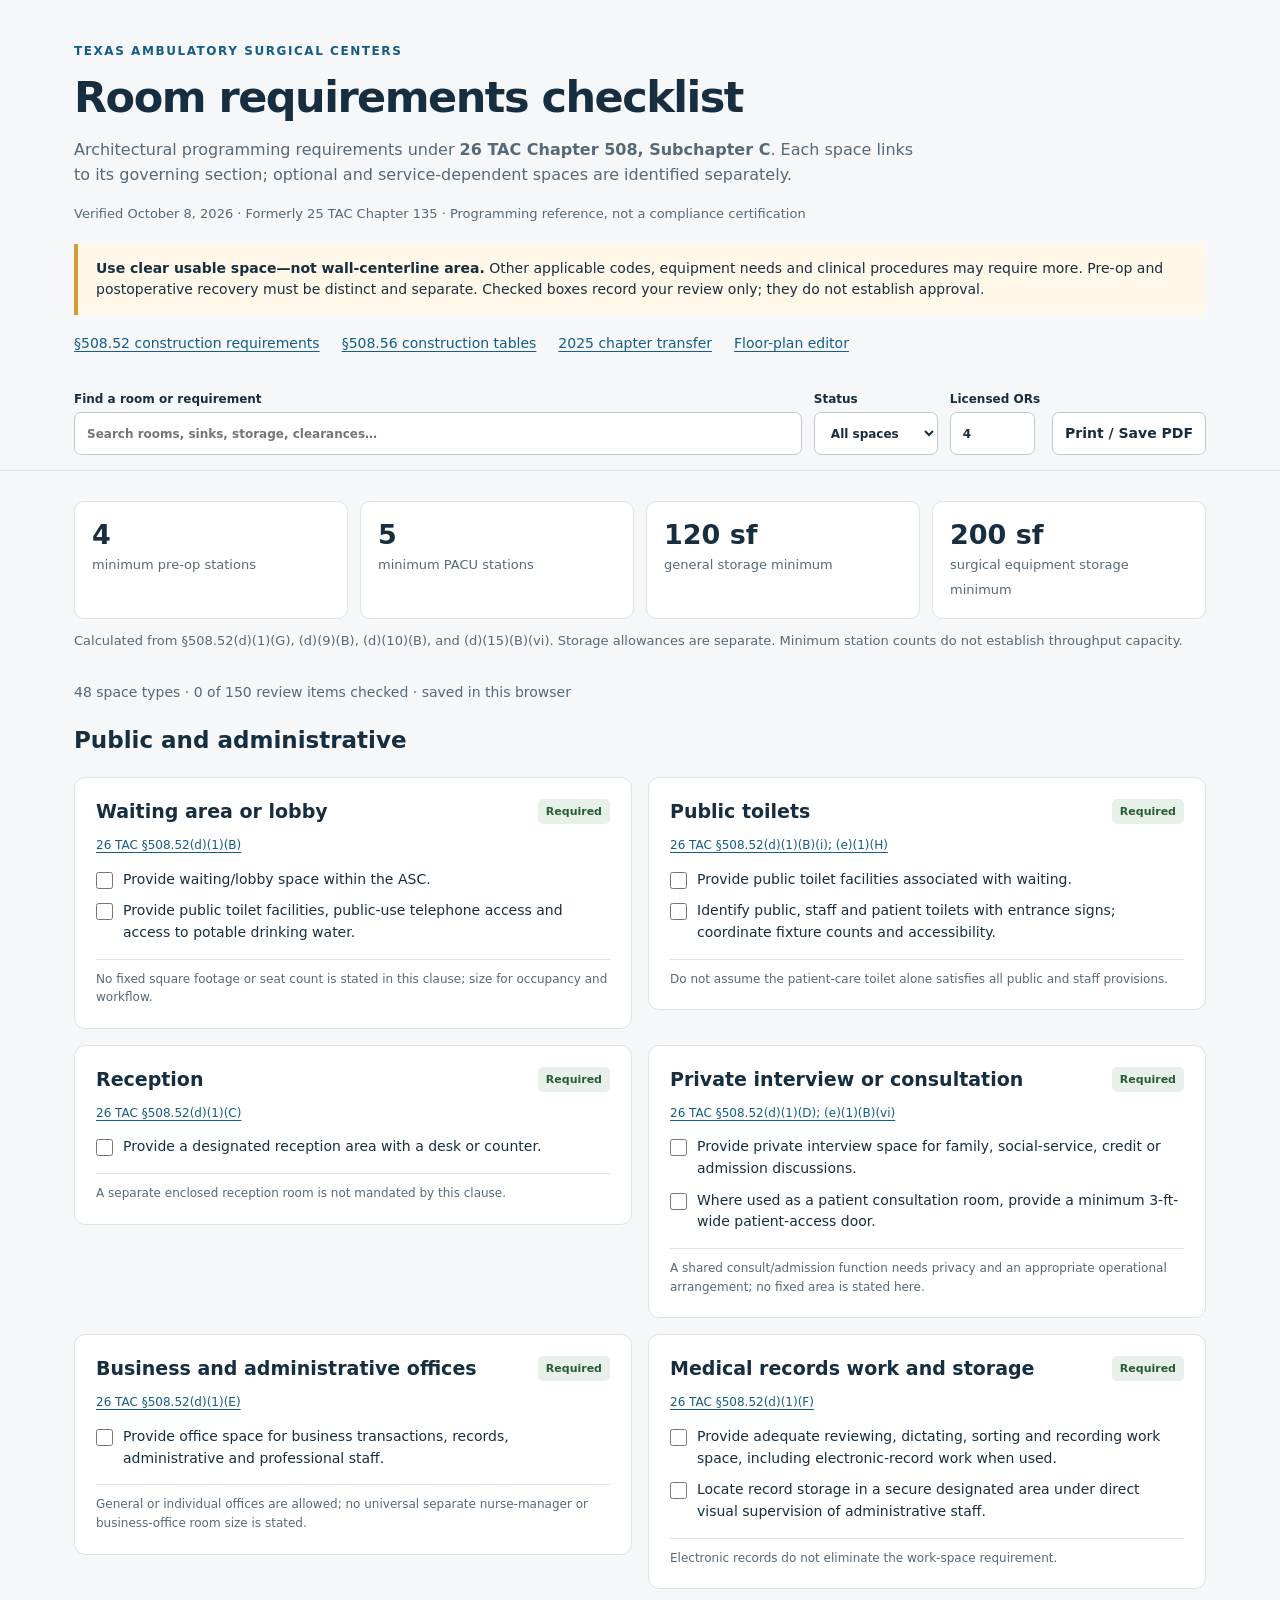
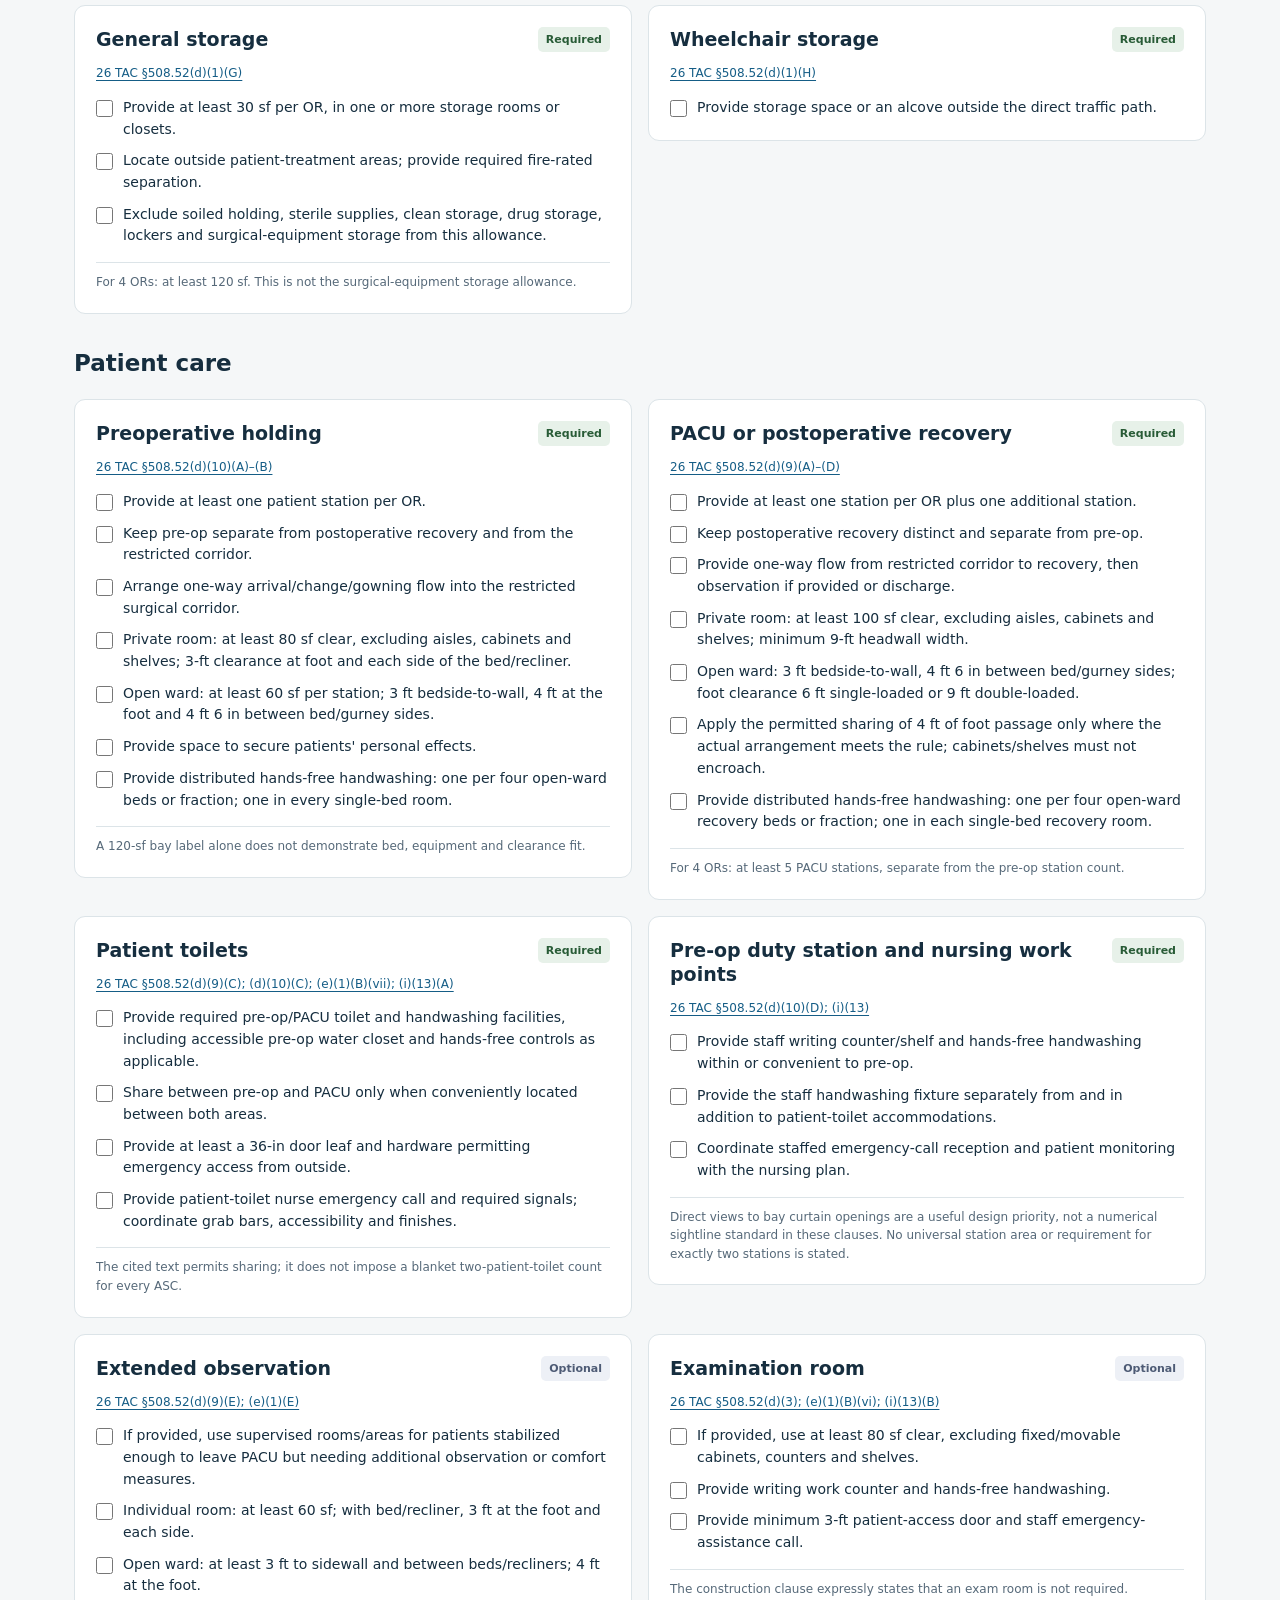
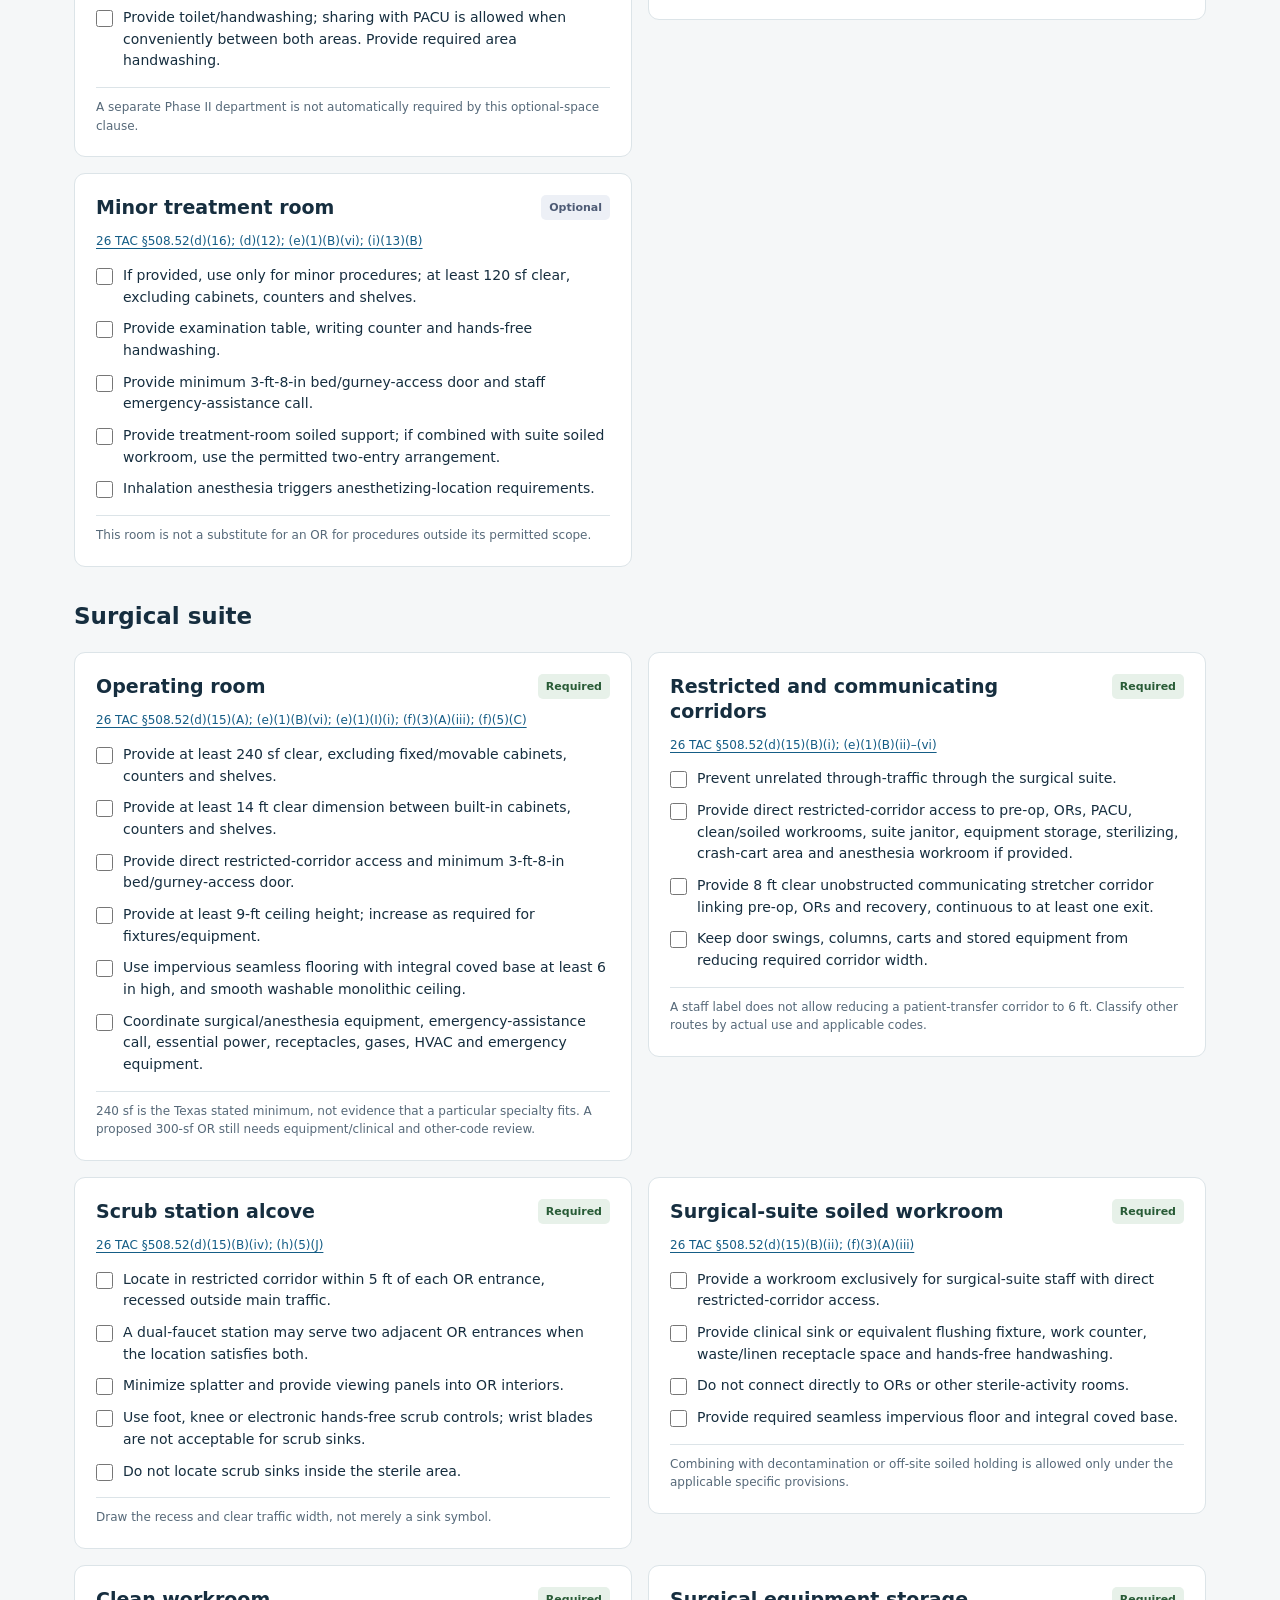
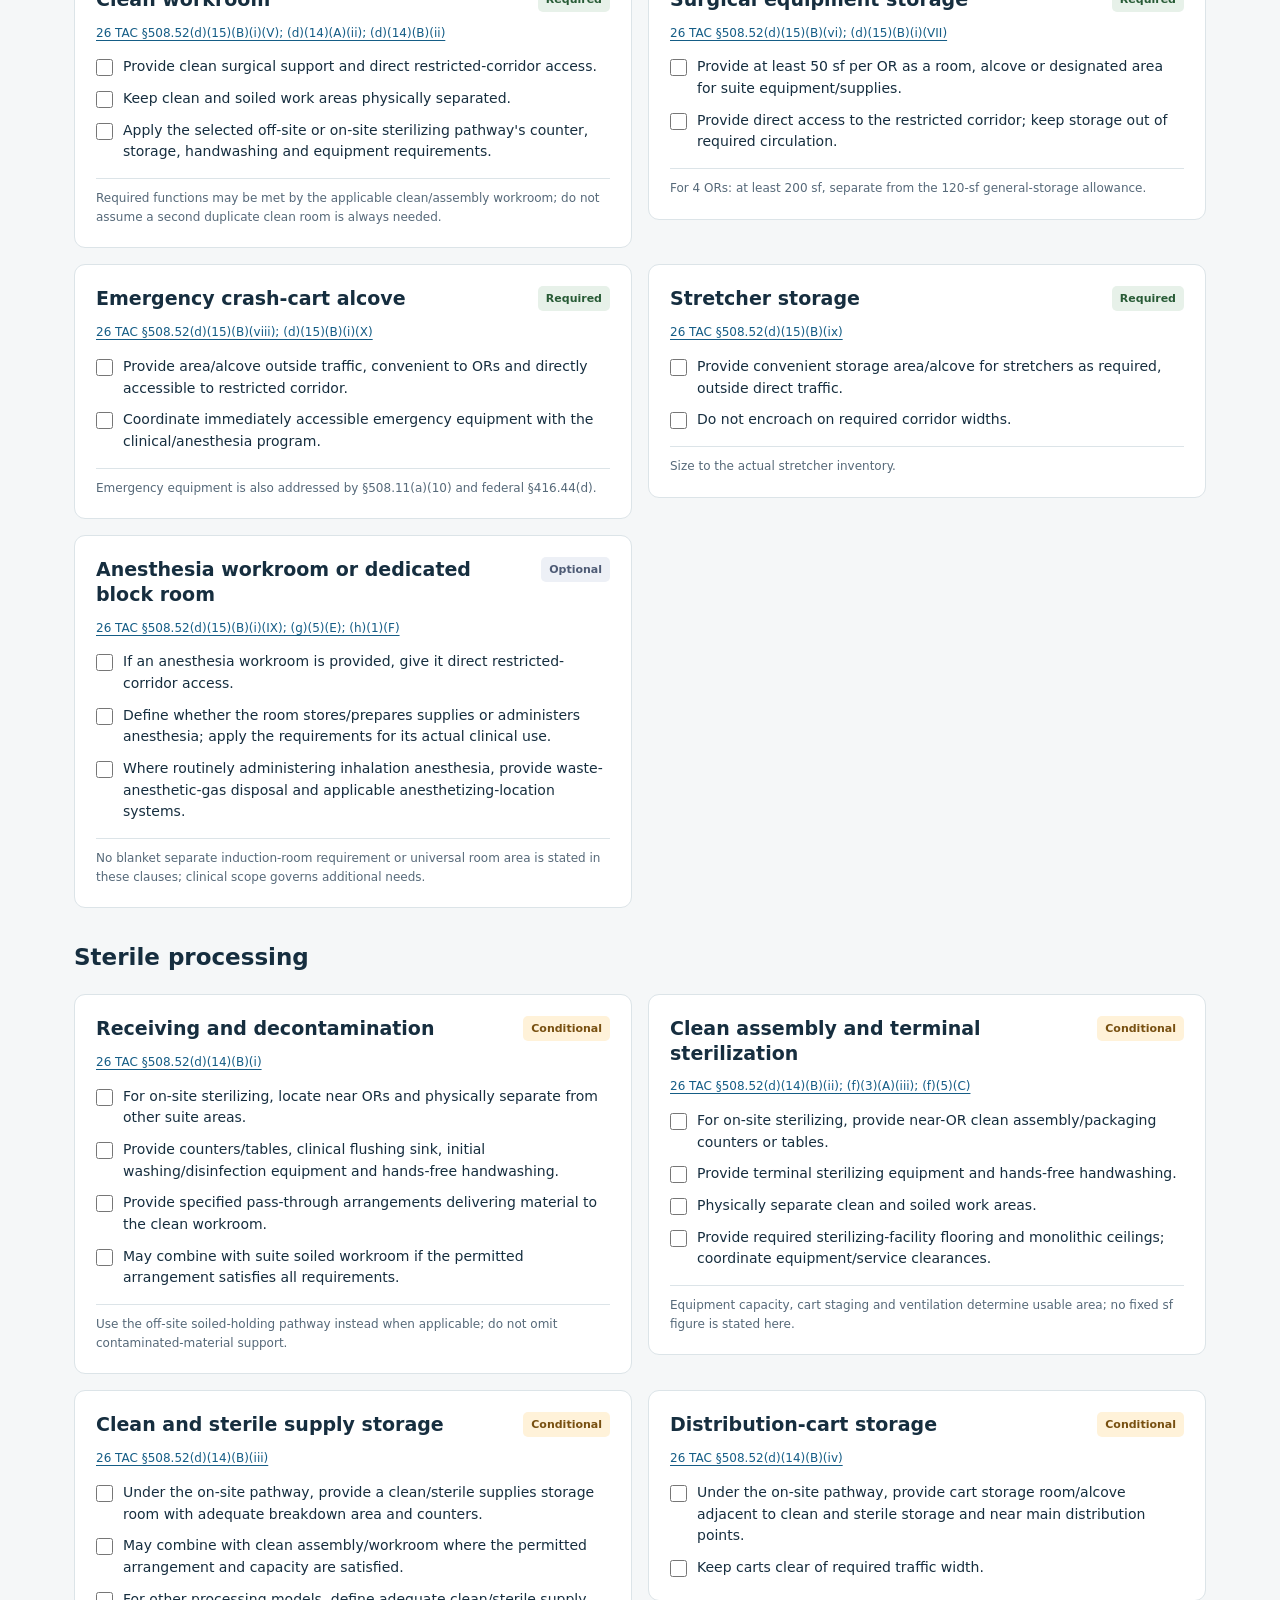
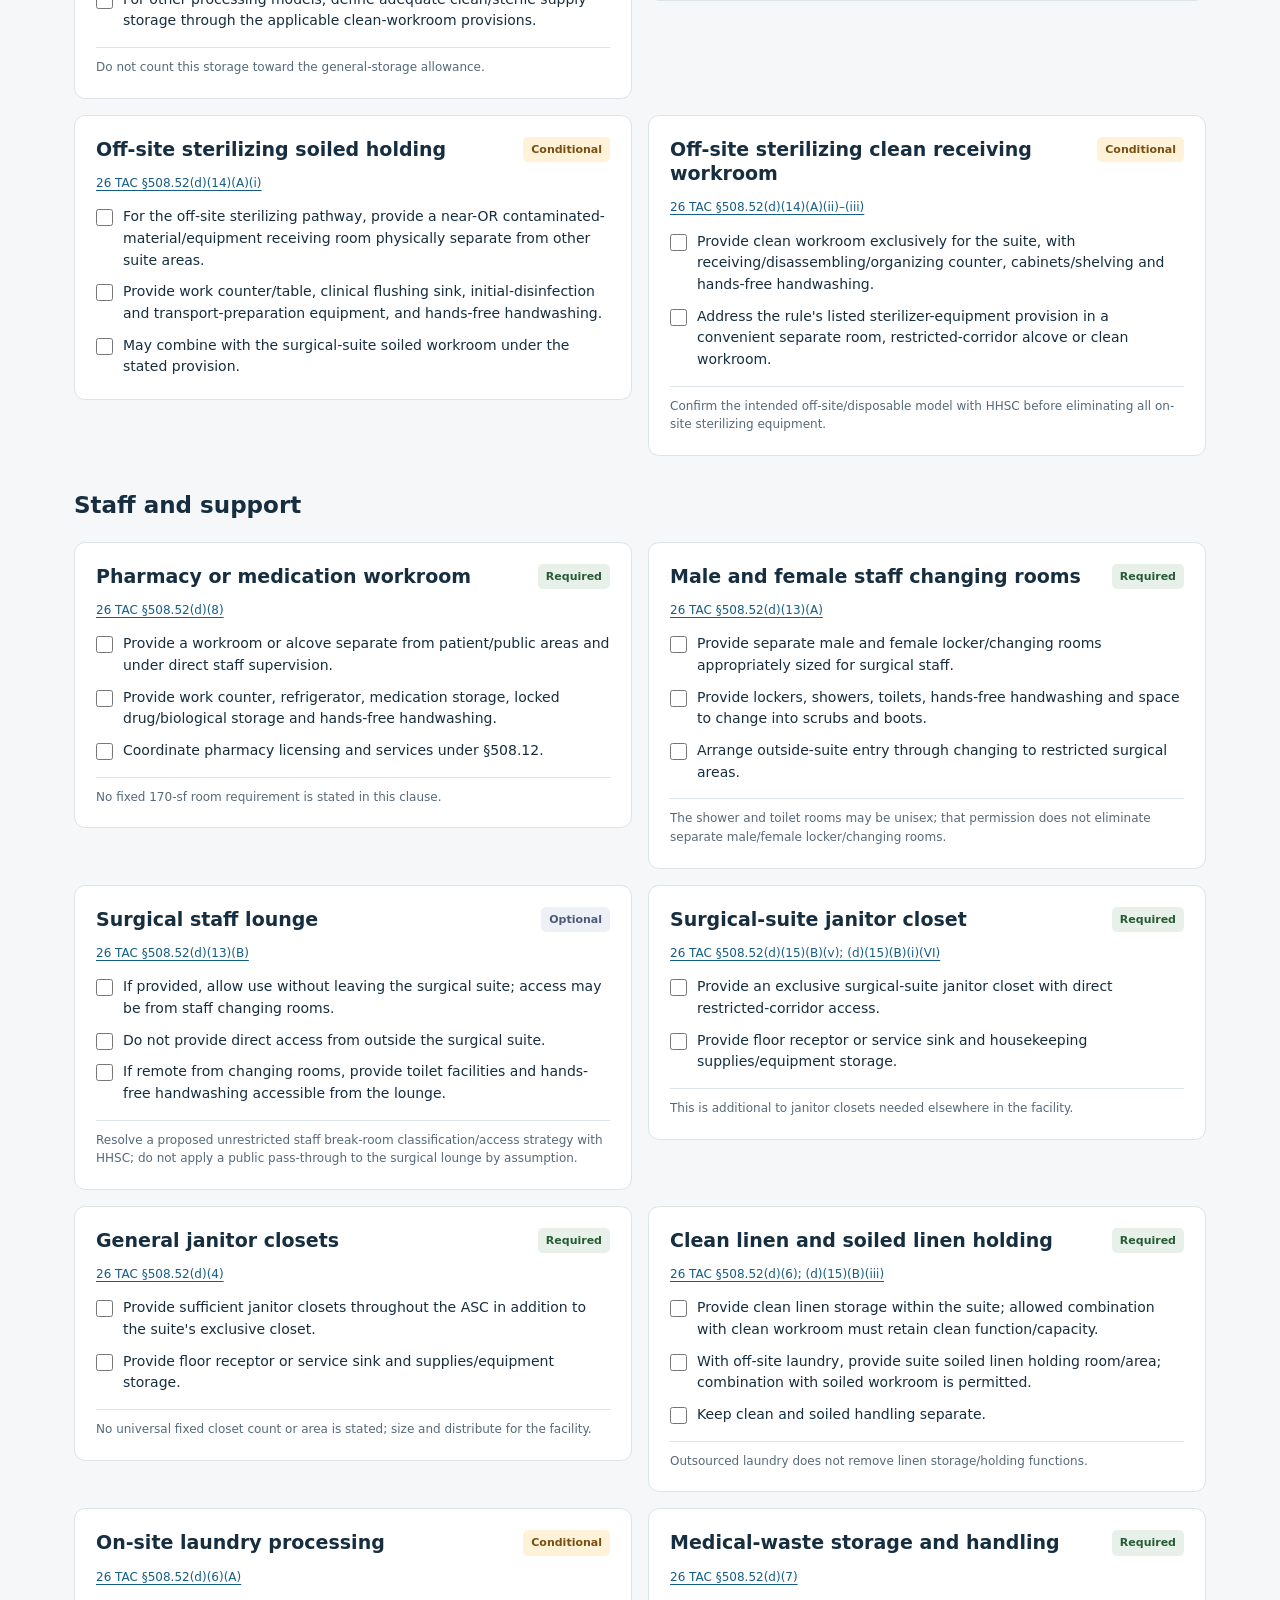
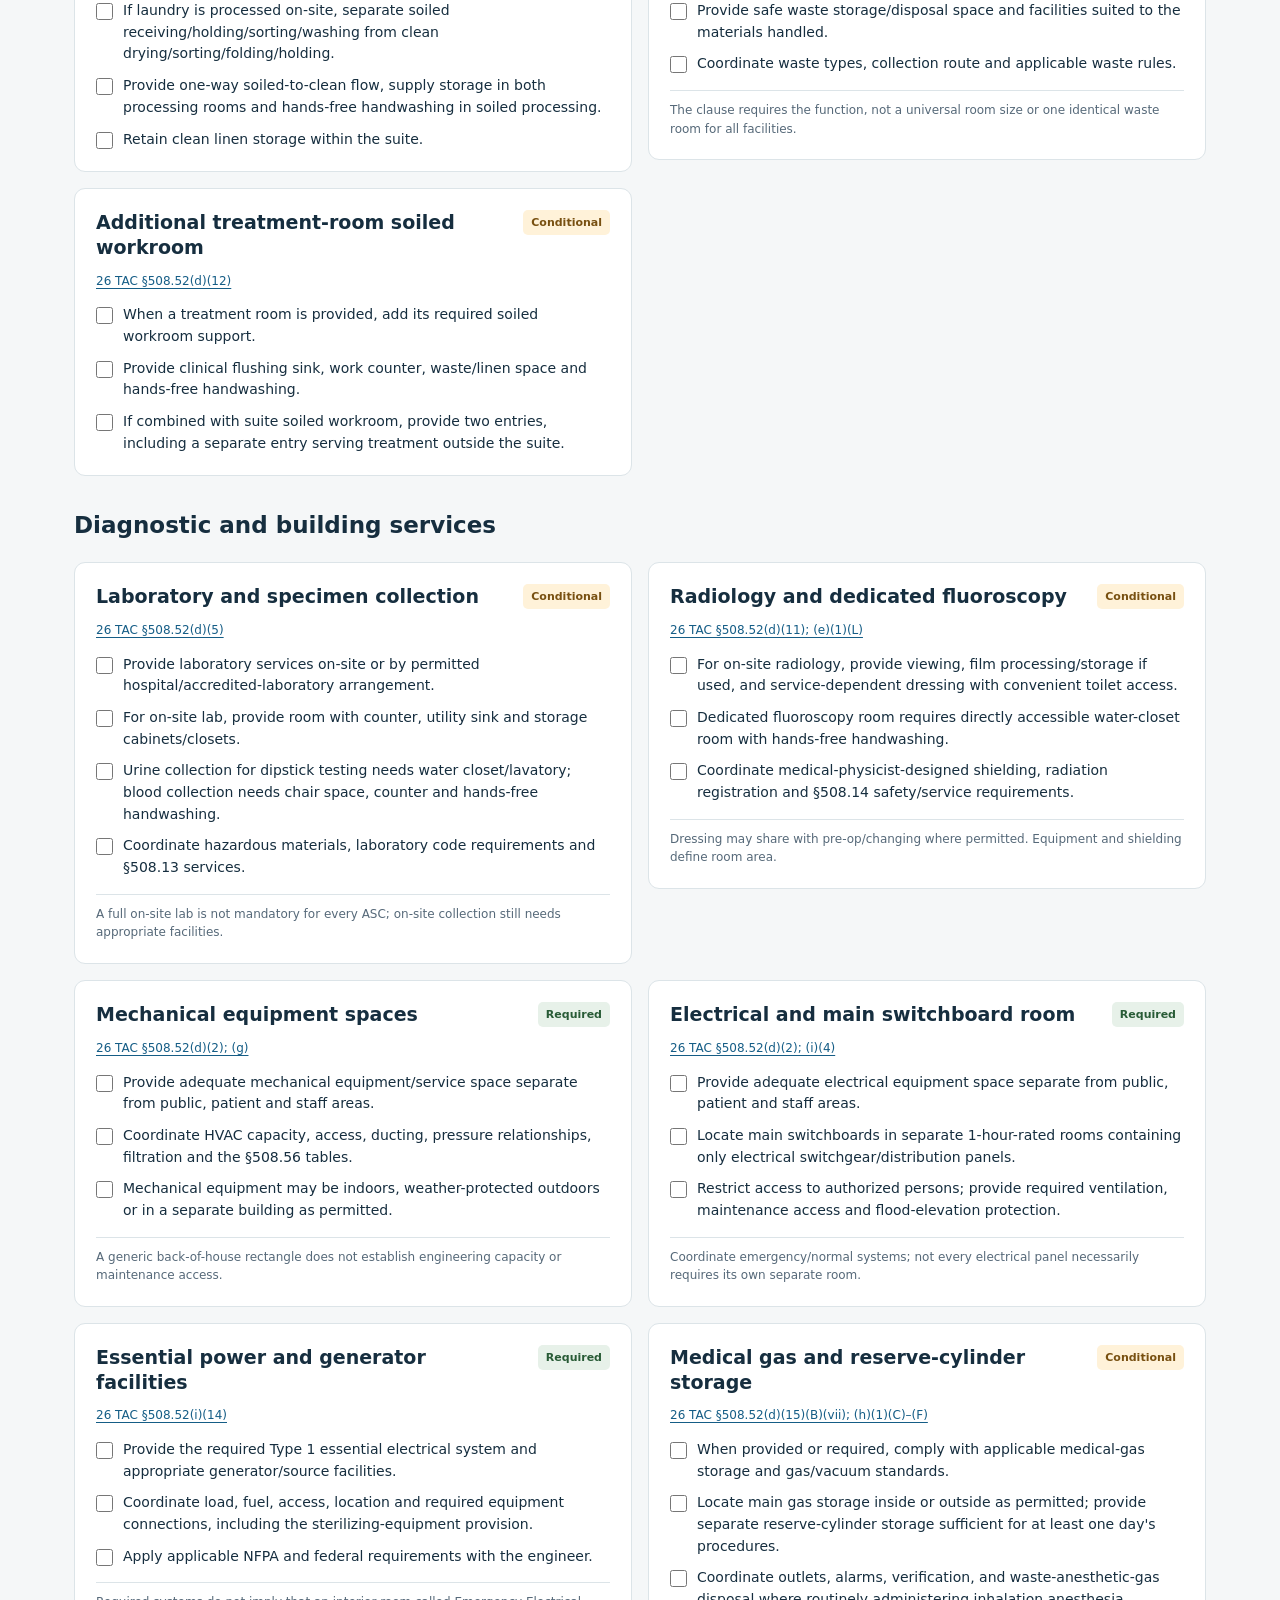
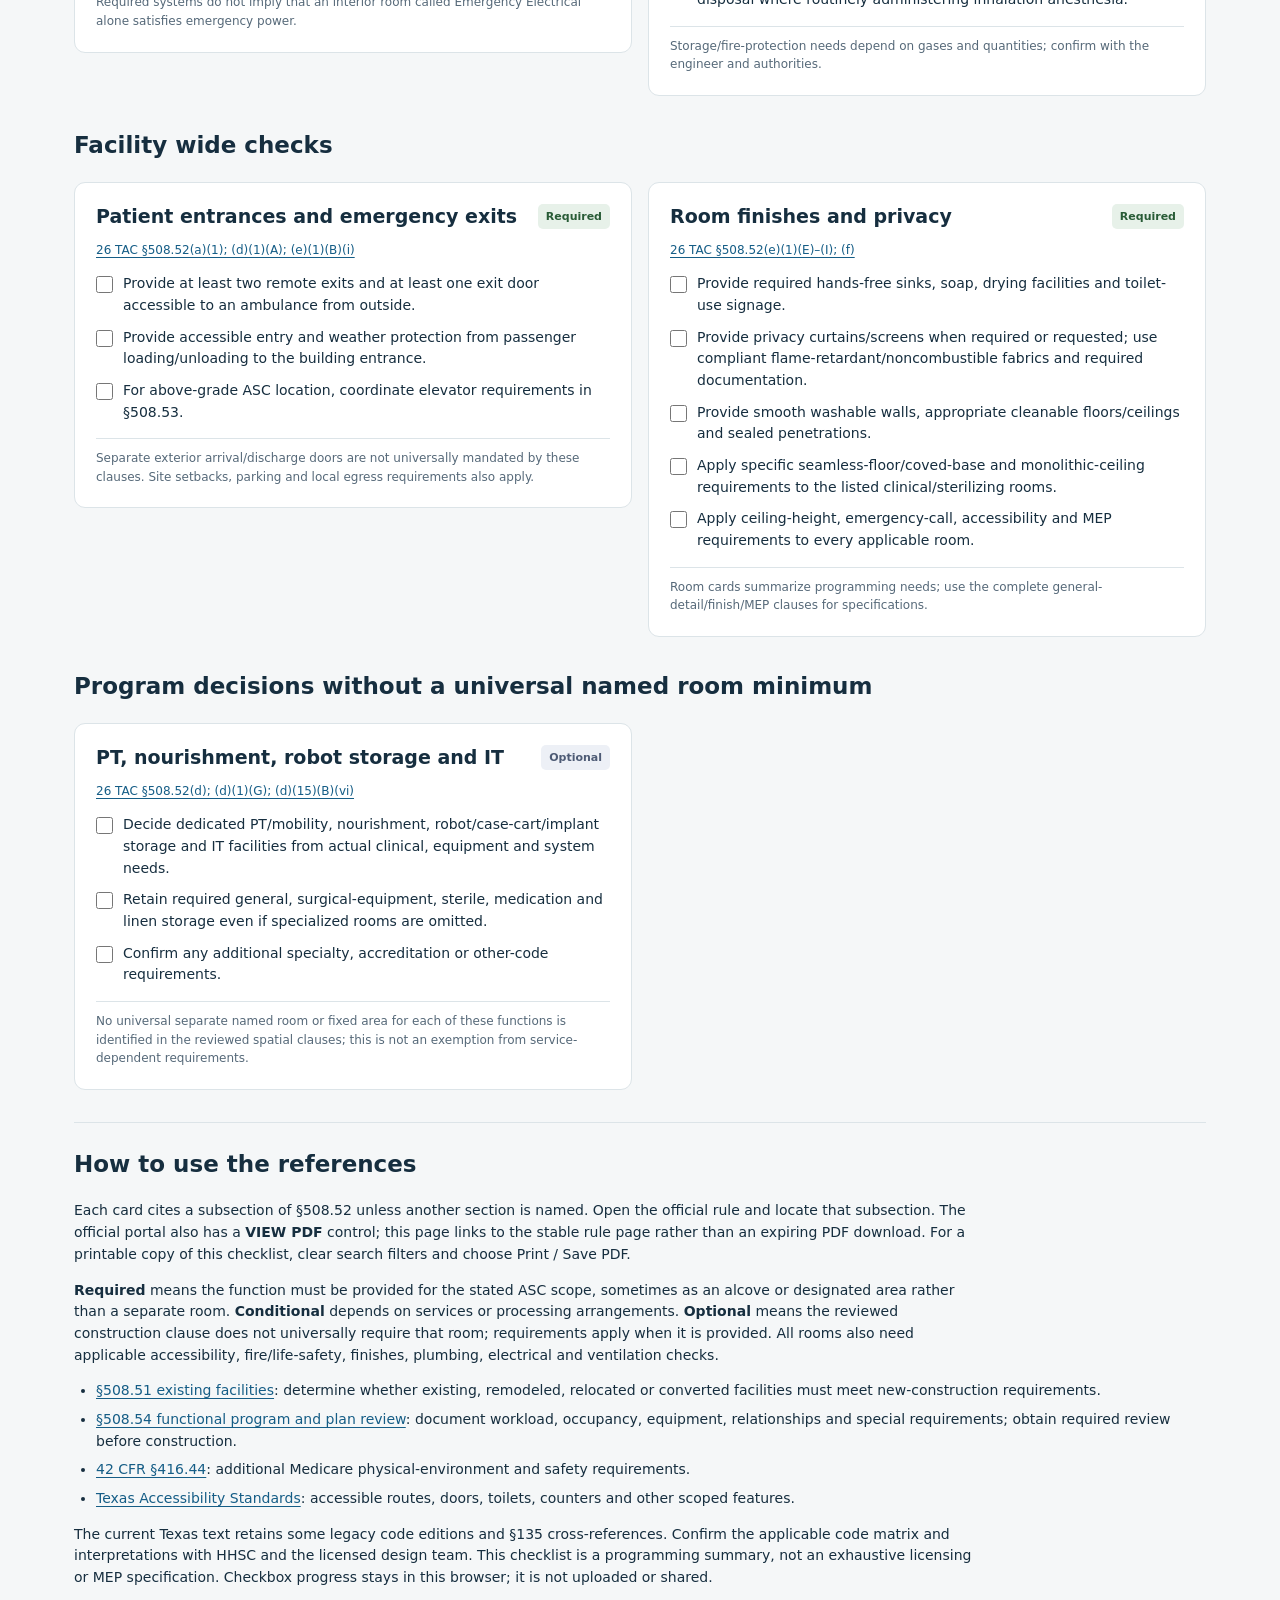
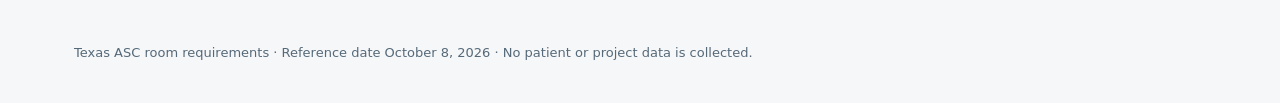
==== asc-checklist.html @ c3bb6e73 "Add Texas ASC room requirements checklist Publish a standalone Chapter 508 programming checklist wit" ====
<!doctype html>
<html lang="en">
<head>
<meta charset="utf-8"><meta name="viewport" content="width=device-width,initial-scale=1">
<title>Texas ASC room requirements checklist</title>
<meta name="description" content="Room-by-room architectural programming checklist for Texas ambulatory surgical centers, with current Chapter 508 references.">
<style>
:root{color-scheme:light;--ink:#162e3f;--muted:#566979;--blue:#155d86;--line:#dce4e8;--paper:#fff;--bg:#f5f7f8}*{box-sizing:border-box}body{margin:0;background:var(--bg);color:var(--ink);font:16px/1.55 system-ui,-apple-system,Segoe UI,sans-serif}a{color:var(--blue);text-underline-offset:3px}a:focus-visible,button:focus-visible,input:focus-visible,select:focus-visible{outline:3px solid #e6a23c;outline-offset:3px}header,main,footer{max-width:1180px;margin:auto;padding:30px 24px}header{padding-top:42px;padding-bottom:20px}.eyebrow{color:var(--blue);font-size:12px;font-weight:750;letter-spacing:.13em;text-transform:uppercase}h1{font-size:clamp(29px,4vw,43px);line-height:1.15;margin:12px 0 16px;letter-spacing:-.035em}h2{font-size:23px;margin:0 0 18px}h3{font-size:19px;line-height:1.3;margin:0}.lede{max-width:840px;margin:0 0 16px;color:var(--muted)}.meta{font-size:13px;color:var(--muted)}.notice{border-left:4px solid #d79c35;padding:14px 18px;background:#fff7e7;margin:20px 0 0;font-size:14px}.sources{display:flex;flex-wrap:wrap;gap:8px 22px;margin-top:18px;font-size:14px}.toolbar{position:sticky;top:0;z-index:3;background:#f5f7f8f5;backdrop-filter:blur(8px);border-bottom:1px solid var(--line)}.tools{max-width:1180px;margin:auto;padding:15px 24px;display:flex;flex-wrap:wrap;align-items:end;gap:12px}.field{display:grid;gap:4px;font-size:12px;font-weight:650}.field:first-child{flex:1;min-width:220px}input[type=search],input[type=number],select,button{font:inherit;color:var(--ink);border:1px solid #bccbd3;background:white;border-radius:7px;padding:10px 12px;min-height:43px}input[type=number]{width:85px}button{cursor:pointer;font-size:14px;font-weight:650}button:hover{border-color:var(--blue)}.summary{display:grid;grid-template-columns:repeat(4,1fr);gap:12px;margin-bottom:12px}.metric{background:var(--paper);border:1px solid var(--line);padding:17px;border-radius:10px}.metric strong{display:block;font-size:27px;line-height:1.2}.metric span{font-size:13px;color:var(--muted)}.explain{font-size:13px;color:var(--muted);margin:0 0 30px}.count{font-size:14px;color:var(--muted);margin:0 0 20px}.group{margin-bottom:32px}.cards{display:grid;grid-template-columns:repeat(2,minmax(0,1fr));gap:16px;align-items:start}.card{background:var(--paper);border:1px solid var(--line);border-radius:11px;padding:21px;break-inside:avoid}.card-top{display:flex;justify-content:space-between;align-items:start;gap:14px;margin-bottom:8px}.badge{font-size:11px;white-space:nowrap;padding:4px 8px;border-radius:5px;background:#e7f1e9;color:#285b36;font-weight:750}.badge.conditional{background:#fff2d9;color:#785011}.badge.optional{background:#edf0f6;color:#4e5b75}.ref{font-size:12px;display:inline-block;margin:0 0 14px}.reqs{display:grid;gap:10px}.req{display:flex;align-items:start;gap:10px;font-size:14px}.req input{accent-color:var(--blue);width:17px;height:17px;flex:none;margin:3px 0 0}.req:has(input:checked) span{color:#5f7379}.note{font-size:12px;color:var(--muted);border-top:1px solid var(--line);padding-top:10px;margin:15px 0 0}.empty{background:white;padding:30px;border:1px solid var(--line);border-radius:10px}.guide{border-top:1px solid var(--line);padding-top:24px;margin-top:25px;font-size:14px}.guide p{max-width:900px}.guide ul{padding-left:22px}.guide li{margin:7px 0}footer{font-size:13px;color:var(--muted);padding-top:10px;padding-bottom:40px}#storageWarning{display:none;color:#8c461b;font-size:13px}noscript{display:block;padding:24px;background:#fff7e7} @media(max-width:680px){header,main,footer{padding-left:16px;padding-right:16px}.tools{padding:12px 16px}.cards{grid-template-columns:1fr}.summary{grid-template-columns:1fr 1fr}.field:first-child{flex-basis:100%}.card{padding:18px}.card-top{flex-wrap:wrap}.toolbar{position:static}}@media print{body{background:white;font-size:11pt}.toolbar,.sources .editor-link{display:none}header,main,footer{max-width:none;padding:12px 0}.notice{background:white}.summary{margin-bottom:12px}.card{border-radius:0;padding:12px}.cards{gap:10px}.req{font-size:10pt}.card h3{font-size:13pt}.ref,.note,.meta{font-size:9pt}a{color:inherit}h2{break-after:avoid}.group{break-inside:auto}.guide{break-before:auto}}
</style>
</head>
<body>
<header>
<div class="eyebrow">Texas ambulatory surgical centers</div>
<h1>Room requirements checklist</h1>
<p class="lede">Architectural programming requirements under <strong>26 TAC Chapter 508, Subchapter C</strong>. Each space links to its governing section; optional and service-dependent spaces are identified separately.</p>
<div class="meta">Verified October 8, 2026 · Formerly 25 TAC Chapter 135 · Programming reference, not a compliance certification</div>
<div class="notice"><strong>Use clear usable space—not wall-centerline area.</strong> Other applicable codes, equipment needs and clinical procedures may require more. Pre-op and postoperative recovery must be distinct and separate. Checked boxes record your review only; they do not establish approval.</div>
<nav class="sources" aria-label="Primary sources"><a href="https://texas-sos.appianportalsgov.com/rules-and-meetings?recordId=223739&amp;queryAsDate=10%2F08%2F2026&amp;interface=VIEW_TAC_SUMMARY" target="_blank" rel="noopener">§508.52 construction requirements</a><a href="https://texas-sos.appianportalsgov.com/rules-and-meetings?recordId=223743&amp;queryAsDate=10%2F08%2F2026&amp;interface=VIEW_TAC_SUMMARY" target="_blank" rel="noopener">§508.56 construction tables</a><a href="https://www.sos.texas.gov/texreg/transfers/hhsc010325.html" target="_blank" rel="noopener">2025 chapter transfer</a><a class="editor-link" href="./">Floor-plan editor</a></nav>
</header>
<section class="toolbar" aria-label="Checklist controls"><div class="tools">
<label class="field">Find a room or requirement<input type="search" id="search" placeholder="Search rooms, sinks, storage, clearances…"></label>
<label class="field">Status<select id="status"><option value="all">All spaces</option><option value="Required">Required</option><option value="Conditional">Conditional</option><option value="Optional">Optional</option></select></label>
<label class="field">Licensed ORs<input id="orCount" type="number" min="1" max="50" step="1" value="4"></label>
<button id="print" type="button">Print / Save PDF</button>
</div></section>
<main>
<section class="summary" aria-label="Count based minimums"><div class="metric"><strong id="preopMin">4</strong><span>minimum pre-op stations</span></div><div class="metric"><strong id="pacuMin">5</strong><span>minimum PACU stations</span></div><div class="metric"><strong id="generalMin">120 sf</strong><span>general storage minimum</span></div><div class="metric"><strong id="equipmentMin">200 sf</strong><span>surgical equipment storage minimum</span></div></section>
<p class="explain">Calculated from §508.52(d)(1)(G), (d)(9)(B), (d)(10)(B), and (d)(15)(B)(vi). Storage allowances are separate. Minimum station counts do not establish throughput capacity.</p>
<p id="progress" class="count" aria-live="polite"></p><p id="storageWarning">Your browser cannot save checkbox progress. The checklist still works for this visit.</p>
<div id="checklist"></div>
<section class="guide">
<h2>How to use the references</h2>
<p>Each card cites a subsection of §508.52 unless another section is named. Open the official rule and locate that subsection. The official portal also has a <strong>VIEW PDF</strong> control; this page links to the stable rule page rather than an expiring PDF download. For a printable copy of this checklist, clear search filters and choose Print / Save PDF.</p>
<p><strong>Required</strong> means the function must be provided for the stated ASC scope, sometimes as an alcove or designated area rather than a separate room. <strong>Conditional</strong> depends on services or processing arrangements. <strong>Optional</strong> means the reviewed construction clause does not universally require that room; requirements apply when it is provided. All rooms also need applicable accessibility, fire/life-safety, finishes, plumbing, electrical and ventilation checks.</p>
<ul>
<li><a href="https://texas-sos.appianportalsgov.com/rules-and-meetings?recordId=223738&amp;queryAsDate=10%2F08%2F2026&amp;interface=VIEW_TAC_SUMMARY" target="_blank" rel="noopener">§508.51 existing facilities</a>: determine whether existing, remodeled, relocated or converted facilities must meet new-construction requirements.</li>
<li><a href="https://texas-sos.appianportalsgov.com/rules-and-meetings?recordId=223741&amp;queryAsDate=10%2F08%2F2026&amp;interface=VIEW_TAC_SUMMARY" target="_blank" rel="noopener">§508.54 functional program and plan review</a>: document workload, occupancy, equipment, relationships and special requirements; obtain required review before construction.</li>
<li><a href="https://www.ecfr.gov/current/title-42/chapter-IV/subchapter-B/part-416/subpart-C/section-416.44" target="_blank" rel="noopener">42 CFR §416.44</a>: additional Medicare physical-environment and safety requirements.</li>
<li><a href="https://www.tdlr.texas.gov/ab/abtas.htm" target="_blank" rel="noopener">Texas Accessibility Standards</a>: accessible routes, doors, toilets, counters and other scoped features.</li>
</ul>
<p>The current Texas text retains some legacy code editions and §135 cross-references. Confirm the applicable code matrix and interpretations with HHSC and the licensed design team. This checklist is a programming summary, not an exhaustive licensing or MEP specification. Checkbox progress stays in this browser; it is not uploaded or shared.</p>
</section>
</main><noscript>This checklist needs JavaScript to display the room cards. Use the official §508.52 link above for the complete rule.</noscript>
<footer>Texas ASC room requirements · Reference date October 8, 2026 · No patient or project data is collected.</footer>
<script id="room-data" type="application/json">
[
{"id":"waiting","group":"Public and administrative","name":"Waiting area or lobby","status":"Required","refs":["(d)(1)(B)"],"items":["Provide waiting/lobby space within the ASC.","Provide public toilet facilities, public-use telephone access and access to potable drinking water."],"note":"No fixed square footage or seat count is stated in this clause; size for occupancy and workflow."},
{"id":"public-wc","group":"Public and administrative","name":"Public toilets","status":"Required","refs":["(d)(1)(B)(i)","(e)(1)(H)"],"items":["Provide public toilet facilities associated with waiting.","Identify public, staff and patient toilets with entrance signs; coordinate fixture counts and accessibility."],"note":"Do not assume the patient-care toilet alone satisfies all public and staff provisions."},
{"id":"reception","group":"Public and administrative","name":"Reception","status":"Required","refs":["(d)(1)(C)"],"items":["Provide a designated reception area with a desk or counter."],"note":"A separate enclosed reception room is not mandated by this clause."},
{"id":"interview","group":"Public and administrative","name":"Private interview or consultation","status":"Required","refs":["(d)(1)(D)","(e)(1)(B)(vi)"],"items":["Provide private interview space for family, social-service, credit or admission discussions.","Where used as a patient consultation room, provide a minimum 3-ft-wide patient-access door."],"note":"A shared consult/admission function needs privacy and an appropriate operational arrangement; no fixed area is stated here."},
{"id":"office","group":"Public and administrative","name":"Business and administrative offices","status":"Required","refs":["(d)(1)(E)"],"items":["Provide office space for business transactions, records, administrative and professional staff."],"note":"General or individual offices are allowed; no universal separate nurse-manager or business-office room size is stated."},
{"id":"records","group":"Public and administrative","name":"Medical records work and storage","status":"Required","refs":["(d)(1)(F)"],"items":["Provide adequate reviewing, dictating, sorting and recording work space, including electronic-record work when used.","Locate record storage in a secure designated area under direct visual supervision of administrative staff."],"note":"Electronic records do not eliminate the work-space requirement."},
{"id":"general-storage","group":"Public and administrative","name":"General storage","status":"Required","refs":["(d)(1)(G)"],"items":["Provide at least 30 sf per OR, in one or more storage rooms or closets.","Locate outside patient-treatment areas; provide required fire-rated separation.","Exclude soiled holding, sterile supplies, clean storage, drug storage, lockers and surgical-equipment storage from this allowance."],"note":"For 4 ORs: at least 120 sf. This is not the surgical-equipment storage allowance."},
{"id":"wheelchair","group":"Public and administrative","name":"Wheelchair storage","status":"Required","refs":["(d)(1)(H)"],"items":["Provide storage space or an alcove outside the direct traffic path."]},
{"id":"preop","group":"Patient care","name":"Preoperative holding","status":"Required","refs":["(d)(10)(A)–(B)"],"items":["Provide at least one patient station per OR.","Keep pre-op separate from postoperative recovery and from the restricted corridor.","Arrange one-way arrival/change/gowning flow into the restricted surgical corridor.","Private room: at least 80 sf clear, excluding aisles, cabinets and shelves; 3-ft clearance at foot and each side of the bed/recliner.","Open ward: at least 60 sf per station; 3 ft bedside-to-wall, 4 ft at the foot and 4 ft 6 in between bed/gurney sides.","Provide space to secure patients' personal effects.","Provide distributed hands-free handwashing: one per four open-ward beds or fraction; one in every single-bed room."],"note":"A 120-sf bay label alone does not demonstrate bed, equipment and clearance fit."},
{"id":"pacu","group":"Patient care","name":"PACU or postoperative recovery","status":"Required","refs":["(d)(9)(A)–(D)"],"items":["Provide at least one station per OR plus one additional station.","Keep postoperative recovery distinct and separate from pre-op.","Provide one-way flow from restricted corridor to recovery, then observation if provided or discharge.","Private room: at least 100 sf clear, excluding aisles, cabinets and shelves; minimum 9-ft headwall width.","Open ward: 3 ft bedside-to-wall, 4 ft 6 in between bed/gurney sides; foot clearance 6 ft single-loaded or 9 ft double-loaded.","Apply the permitted sharing of 4 ft of foot passage only where the actual arrangement meets the rule; cabinets/shelves must not encroach.","Provide distributed hands-free handwashing: one per four open-ward recovery beds or fraction; one in each single-bed recovery room."],"note":"For 4 ORs: at least 5 PACU stations, separate from the pre-op station count."},
{"id":"patient-wc","group":"Patient care","name":"Patient toilets","status":"Required","refs":["(d)(9)(C)","(d)(10)(C)","(e)(1)(B)(vii)","(i)(13)(A)"],"items":["Provide required pre-op/PACU toilet and handwashing facilities, including accessible pre-op water closet and hands-free controls as applicable.","Share between pre-op and PACU only when conveniently located between both areas.","Provide at least a 36-in door leaf and hardware permitting emergency access from outside.","Provide patient-toilet nurse emergency call and required signals; coordinate grab bars, accessibility and finishes."],"note":"The cited text permits sharing; it does not impose a blanket two-patient-toilet count for every ASC."},
{"id":"nursing","group":"Patient care","name":"Pre-op duty station and nursing work points","status":"Required","refs":["(d)(10)(D)","(i)(13)"],"items":["Provide staff writing counter/shelf and hands-free handwashing within or convenient to pre-op.","Provide the staff handwashing fixture separately from and in addition to patient-toilet accommodations.","Coordinate staffed emergency-call reception and patient monitoring with the nursing plan."],"note":"Direct views to bay curtain openings are a useful design priority, not a numerical sightline standard in these clauses. No universal station area or requirement for exactly two stations is stated."},
{"id":"observation","group":"Patient care","name":"Extended observation","status":"Optional","refs":["(d)(9)(E)","(e)(1)(E)"],"items":["If provided, use supervised rooms/areas for patients stabilized enough to leave PACU but needing additional observation or comfort measures.","Individual room: at least 60 sf; with bed/recliner, 3 ft at the foot and each side.","Open ward: at least 3 ft to sidewall and between beds/recliners; 4 ft at the foot.","Provide toilet/handwashing; sharing with PACU is allowed when conveniently between both areas. Provide required area handwashing."],"note":"A separate Phase II department is not automatically required by this optional-space clause."},
{"id":"exam","group":"Patient care","name":"Examination room","status":"Optional","refs":["(d)(3)","(e)(1)(B)(vi)","(i)(13)(B)"],"items":["If provided, use at least 80 sf clear, excluding fixed/movable cabinets, counters and shelves.","Provide writing work counter and hands-free handwashing.","Provide minimum 3-ft patient-access door and staff emergency-assistance call."],"note":"The construction clause expressly states that an exam room is not required."},
{"id":"treatment","group":"Patient care","name":"Minor treatment room","status":"Optional","refs":["(d)(16)","(d)(12)","(e)(1)(B)(vi)","(i)(13)(B)"],"items":["If provided, use only for minor procedures; at least 120 sf clear, excluding cabinets, counters and shelves.","Provide examination table, writing counter and hands-free handwashing.","Provide minimum 3-ft-8-in bed/gurney-access door and staff emergency-assistance call.","Provide treatment-room soiled support; if combined with suite soiled workroom, use the permitted two-entry arrangement.","Inhalation anesthesia triggers anesthetizing-location requirements."],"note":"This room is not a substitute for an OR for procedures outside its permitted scope."},
{"id":"or","group":"Surgical suite","name":"Operating room","status":"Required","refs":["(d)(15)(A)","(e)(1)(B)(vi)","(e)(1)(I)(i)","(f)(3)(A)(iii)","(f)(5)(C)"],"items":["Provide at least 240 sf clear, excluding fixed/movable cabinets, counters and shelves.","Provide at least 14 ft clear dimension between built-in cabinets, counters and shelves.","Provide direct restricted-corridor access and minimum 3-ft-8-in bed/gurney-access door.","Provide at least 9-ft ceiling height; increase as required for fixtures/equipment.","Use impervious seamless flooring with integral coved base at least 6 in high, and smooth washable monolithic ceiling.","Coordinate surgical/anesthesia equipment, emergency-assistance call, essential power, receptacles, gases, HVAC and emergency equipment."],"note":"240 sf is the Texas stated minimum, not evidence that a particular specialty fits. A proposed 300-sf OR still needs equipment/clinical and other-code review."},
{"id":"restricted","group":"Surgical suite","name":"Restricted and communicating corridors","status":"Required","refs":["(d)(15)(B)(i)","(e)(1)(B)(ii)–(vi)"],"items":["Prevent unrelated through-traffic through the surgical suite.","Provide direct restricted-corridor access to pre-op, ORs, PACU, clean/soiled workrooms, suite janitor, equipment storage, sterilizing, crash-cart area and anesthesia workroom if provided.","Provide 8 ft clear unobstructed communicating stretcher corridor linking pre-op, ORs and recovery, continuous to at least one exit.","Keep door swings, columns, carts and stored equipment from reducing required corridor width."],"note":"A staff label does not allow reducing a patient-transfer corridor to 6 ft. Classify other routes by actual use and applicable codes."},
{"id":"scrub","group":"Surgical suite","name":"Scrub station alcove","status":"Required","refs":["(d)(15)(B)(iv)","(h)(5)(J)"],"items":["Locate in restricted corridor within 5 ft of each OR entrance, recessed outside main traffic.","A dual-faucet station may serve two adjacent OR entrances when the location satisfies both.","Minimize splatter and provide viewing panels into OR interiors.","Use foot, knee or electronic hands-free scrub controls; wrist blades are not acceptable for scrub sinks.","Do not locate scrub sinks inside the sterile area."],"note":"Draw the recess and clear traffic width, not merely a sink symbol."},
{"id":"suite-soiled","group":"Surgical suite","name":"Surgical-suite soiled workroom","status":"Required","refs":["(d)(15)(B)(ii)","(f)(3)(A)(iii)"],"items":["Provide a workroom exclusively for surgical-suite staff with direct restricted-corridor access.","Provide clinical sink or equivalent flushing fixture, work counter, waste/linen receptacle space and hands-free handwashing.","Do not connect directly to ORs or other sterile-activity rooms.","Provide required seamless impervious floor and integral coved base."],"note":"Combining with decontamination or off-site soiled holding is allowed only under the applicable specific provisions."},
{"id":"clean-work","group":"Surgical suite","name":"Clean workroom","status":"Required","refs":["(d)(15)(B)(i)(V)","(d)(14)(A)(ii)","(d)(14)(B)(ii)"],"items":["Provide clean surgical support and direct restricted-corridor access.","Keep clean and soiled work areas physically separated.","Apply the selected off-site or on-site sterilizing pathway's counter, storage, handwashing and equipment requirements."],"note":"Required functions may be met by the applicable clean/assembly workroom; do not assume a second duplicate clean room is always needed."},
{"id":"equipment","group":"Surgical suite","name":"Surgical equipment storage","status":"Required","refs":["(d)(15)(B)(vi)","(d)(15)(B)(i)(VII)"],"items":["Provide at least 50 sf per OR as a room, alcove or designated area for suite equipment/supplies.","Provide direct access to the restricted corridor; keep storage out of required circulation."],"note":"For 4 ORs: at least 200 sf, separate from the 120-sf general-storage allowance."},
{"id":"crash","group":"Surgical suite","name":"Emergency crash-cart alcove","status":"Required","refs":["(d)(15)(B)(viii)","(d)(15)(B)(i)(X)"],"items":["Provide area/alcove outside traffic, convenient to ORs and directly accessible to restricted corridor.","Coordinate immediately accessible emergency equipment with the clinical/anesthesia program."],"note":"Emergency equipment is also addressed by §508.11(a)(10) and federal §416.44(d)."},
{"id":"stretcher","group":"Surgical suite","name":"Stretcher storage","status":"Required","refs":["(d)(15)(B)(ix)"],"items":["Provide convenient storage area/alcove for stretchers as required, outside direct traffic.","Do not encroach on required corridor widths."],"note":"Size to the actual stretcher inventory."},
{"id":"anesthesia","group":"Surgical suite","name":"Anesthesia workroom or dedicated block room","status":"Optional","refs":["(d)(15)(B)(i)(IX)","(g)(5)(E)","(h)(1)(F)"],"items":["If an anesthesia workroom is provided, give it direct restricted-corridor access.","Define whether the room stores/prepares supplies or administers anesthesia; apply the requirements for its actual clinical use.","Where routinely administering inhalation anesthesia, provide waste-anesthetic-gas disposal and applicable anesthetizing-location systems."],"note":"No blanket separate induction-room requirement or universal room area is stated in these clauses; clinical scope governs additional needs."},
{"id":"decon","group":"Sterile processing","name":"Receiving and decontamination","status":"Conditional","refs":["(d)(14)(B)(i)"],"items":["For on-site sterilizing, locate near ORs and physically separate from other suite areas.","Provide counters/tables, clinical flushing sink, initial washing/disinfection equipment and hands-free handwashing.","Provide specified pass-through arrangements delivering material to the clean workroom.","May combine with suite soiled workroom if the permitted arrangement satisfies all requirements."],"note":"Use the off-site soiled-holding pathway instead when applicable; do not omit contaminated-material support."},
{"id":"assembly","group":"Sterile processing","name":"Clean assembly and terminal sterilization","status":"Conditional","refs":["(d)(14)(B)(ii)","(f)(3)(A)(iii)","(f)(5)(C)"],"items":["For on-site sterilizing, provide near-OR clean assembly/packaging counters or tables.","Provide terminal sterilizing equipment and hands-free handwashing.","Physically separate clean and soiled work areas.","Provide required sterilizing-facility flooring and monolithic ceilings; coordinate equipment/service clearances."],"note":"Equipment capacity, cart staging and ventilation determine usable area; no fixed sf figure is stated here."},
{"id":"sterile-storage","group":"Sterile processing","name":"Clean and sterile supply storage","status":"Conditional","refs":["(d)(14)(B)(iii)"],"items":["Under the on-site pathway, provide a clean/sterile supplies storage room with adequate breakdown area and counters.","May combine with clean assembly/workroom where the permitted arrangement and capacity are satisfied.","For other processing models, define adequate clean/sterile supply storage through the applicable clean-workroom provisions."],"note":"Do not count this storage toward the general-storage allowance."},
{"id":"distribution","group":"Sterile processing","name":"Distribution-cart storage","status":"Conditional","refs":["(d)(14)(B)(iv)"],"items":["Under the on-site pathway, provide cart storage room/alcove adjacent to clean and sterile storage and near main distribution points.","Keep carts clear of required traffic width."]},
{"id":"offsite-soiled","group":"Sterile processing","name":"Off-site sterilizing soiled holding","status":"Conditional","refs":["(d)(14)(A)(i)"],"items":["For the off-site sterilizing pathway, provide a near-OR contaminated-material/equipment receiving room physically separate from other suite areas.","Provide work counter/table, clinical flushing sink, initial-disinfection and transport-preparation equipment, and hands-free handwashing.","May combine with the surgical-suite soiled workroom under the stated provision."]},
{"id":"offsite-clean","group":"Sterile processing","name":"Off-site sterilizing clean receiving workroom","status":"Conditional","refs":["(d)(14)(A)(ii)–(iii)"],"items":["Provide clean workroom exclusively for the suite, with receiving/disassembling/organizing counter, cabinets/shelving and hands-free handwashing.","Address the rule's listed sterilizer-equipment provision in a convenient separate room, restricted-corridor alcove or clean workroom."],"note":"Confirm the intended off-site/disposable model with HHSC before eliminating all on-site sterilizing equipment."},
{"id":"meds","group":"Staff and support","name":"Pharmacy or medication workroom","status":"Required","refs":["(d)(8)"],"items":["Provide a workroom or alcove separate from patient/public areas and under direct staff supervision.","Provide work counter, refrigerator, medication storage, locked drug/biological storage and hands-free handwashing.","Coordinate pharmacy licensing and services under §508.12."],"note":"No fixed 170-sf room requirement is stated in this clause."},
{"id":"lockers","group":"Staff and support","name":"Male and female staff changing rooms","status":"Required","refs":["(d)(13)(A)"],"items":["Provide separate male and female locker/changing rooms appropriately sized for surgical staff.","Provide lockers, showers, toilets, hands-free handwashing and space to change into scrubs and boots.","Arrange outside-suite entry through changing to restricted surgical areas."],"note":"The shower and toilet rooms may be unisex; that permission does not eliminate separate male/female locker/changing rooms."},
{"id":"lounge","group":"Staff and support","name":"Surgical staff lounge","status":"Optional","refs":["(d)(13)(B)"],"items":["If provided, allow use without leaving the surgical suite; access may be from staff changing rooms.","Do not provide direct access from outside the surgical suite.","If remote from changing rooms, provide toilet facilities and hands-free handwashing accessible from the lounge."],"note":"Resolve a proposed unrestricted staff break-room classification/access strategy with HHSC; do not apply a public pass-through to the surgical lounge by assumption."},
{"id":"suite-janitor","group":"Staff and support","name":"Surgical-suite janitor closet","status":"Required","refs":["(d)(15)(B)(v)","(d)(15)(B)(i)(VI)"],"items":["Provide an exclusive surgical-suite janitor closet with direct restricted-corridor access.","Provide floor receptor or service sink and housekeeping supplies/equipment storage."],"note":"This is additional to janitor closets needed elsewhere in the facility."},
{"id":"janitor","group":"Staff and support","name":"General janitor closets","status":"Required","refs":["(d)(4)"],"items":["Provide sufficient janitor closets throughout the ASC in addition to the suite's exclusive closet.","Provide floor receptor or service sink and supplies/equipment storage."],"note":"No universal fixed closet count or area is stated; size and distribute for the facility."},
{"id":"linen","group":"Staff and support","name":"Clean linen and soiled linen holding","status":"Required","refs":["(d)(6)","(d)(15)(B)(iii)"],"items":["Provide clean linen storage within the suite; allowed combination with clean workroom must retain clean function/capacity.","With off-site laundry, provide suite soiled linen holding room/area; combination with soiled workroom is permitted.","Keep clean and soiled handling separate."],"note":"Outsourced laundry does not remove linen storage/holding functions."},
{"id":"laundry","group":"Staff and support","name":"On-site laundry processing","status":"Conditional","refs":["(d)(6)(A)"],"items":["If laundry is processed on-site, separate soiled receiving/holding/sorting/washing from clean drying/sorting/folding/holding.","Provide one-way soiled-to-clean flow, supply storage in both processing rooms and hands-free handwashing in soiled processing.","Retain clean linen storage within the suite."]},
{"id":"waste","group":"Staff and support","name":"Medical-waste storage and handling","status":"Required","refs":["(d)(7)"],"items":["Provide safe waste storage/disposal space and facilities suited to the materials handled.","Coordinate waste types, collection route and applicable waste rules."],"note":"The clause requires the function, not a universal room size or one identical waste room for all facilities."},
{"id":"treatment-soiled","group":"Staff and support","name":"Additional treatment-room soiled workroom","status":"Conditional","refs":["(d)(12)"],"items":["When a treatment room is provided, add its required soiled workroom support.","Provide clinical flushing sink, work counter, waste/linen space and hands-free handwashing.","If combined with suite soiled workroom, provide two entries, including a separate entry serving treatment outside the suite."]},
{"id":"lab","group":"Diagnostic and building services","name":"Laboratory and specimen collection","status":"Conditional","refs":["(d)(5)"],"items":["Provide laboratory services on-site or by permitted hospital/accredited-laboratory arrangement.","For on-site lab, provide room with counter, utility sink and storage cabinets/closets.","Urine collection for dipstick testing needs water closet/lavatory; blood collection needs chair space, counter and hands-free handwashing.","Coordinate hazardous materials, laboratory code requirements and §508.13 services."],"note":"A full on-site lab is not mandatory for every ASC; on-site collection still needs appropriate facilities."},
{"id":"radiology","group":"Diagnostic and building services","name":"Radiology and dedicated fluoroscopy","status":"Conditional","refs":["(d)(11)","(e)(1)(L)"],"items":["For on-site radiology, provide viewing, film processing/storage if used, and service-dependent dressing with convenient toilet access.","Dedicated fluoroscopy room requires directly accessible water-closet room with hands-free handwashing.","Coordinate medical-physicist-designed shielding, radiation registration and §508.14 safety/service requirements."],"note":"Dressing may share with pre-op/changing where permitted. Equipment and shielding define room area."},
{"id":"mechanical","group":"Diagnostic and building services","name":"Mechanical equipment spaces","status":"Required","refs":["(d)(2)","(g)"],"items":["Provide adequate mechanical equipment/service space separate from public, patient and staff areas.","Coordinate HVAC capacity, access, ducting, pressure relationships, filtration and the §508.56 tables.","Mechanical equipment may be indoors, weather-protected outdoors or in a separate building as permitted."],"note":"A generic back-of-house rectangle does not establish engineering capacity or maintenance access."},
{"id":"electrical","group":"Diagnostic and building services","name":"Electrical and main switchboard room","status":"Required","refs":["(d)(2)","(i)(4)"],"items":["Provide adequate electrical equipment space separate from public, patient and staff areas.","Locate main switchboards in separate 1-hour-rated rooms containing only electrical switchgear/distribution panels.","Restrict access to authorized persons; provide required ventilation, maintenance access and flood-elevation protection."],"note":"Coordinate emergency/normal systems; not every electrical panel necessarily requires its own separate room."},
{"id":"generator","group":"Diagnostic and building services","name":"Essential power and generator facilities","status":"Required","refs":["(i)(14)"],"items":["Provide the required Type 1 essential electrical system and appropriate generator/source facilities.","Coordinate load, fuel, access, location and required equipment connections, including the sterilizing-equipment provision.","Apply applicable NFPA and federal requirements with the engineer."],"note":"Required systems do not imply that an interior room called Emergency Electrical alone satisfies emergency power."},
{"id":"gas","group":"Diagnostic and building services","name":"Medical gas and reserve-cylinder storage","status":"Conditional","refs":["(d)(15)(B)(vii)","(h)(1)(C)–(F)"],"items":["When provided or required, comply with applicable medical-gas storage and gas/vacuum standards.","Locate main gas storage inside or outside as permitted; provide separate reserve-cylinder storage sufficient for at least one day's procedures.","Coordinate outlets, alarms, verification, and waste-anesthetic-gas disposal where routinely administering inhalation anesthesia."],"note":"Storage/fire-protection needs depend on gases and quantities; confirm with the engineer and authorities."},
{"id":"entry-exit","group":"Facility wide checks","name":"Patient entrances and emergency exits","status":"Required","refs":["(a)(1)","(d)(1)(A)","(e)(1)(B)(i)"],"items":["Provide at least two remote exits and at least one exit door accessible to an ambulance from outside.","Provide accessible entry and weather protection from passenger loading/unloading to the building entrance.","For above-grade ASC location, coordinate elevator requirements in §508.53."],"note":"Separate exterior arrival/discharge doors are not universally mandated by these clauses. Site setbacks, parking and local egress requirements also apply."},
{"id":"finishes","group":"Facility wide checks","name":"Room finishes and privacy","status":"Required","refs":["(e)(1)(E)–(I)","(f)"],"items":["Provide required hands-free sinks, soap, drying facilities and toilet-use signage.","Provide privacy curtains/screens when required or requested; use compliant flame-retardant/noncombustible fabrics and required documentation.","Provide smooth washable walls, appropriate cleanable floors/ceilings and sealed penetrations.","Apply specific seamless-floor/coved-base and monolithic-ceiling requirements to the listed clinical/sterilizing rooms.","Apply ceiling-height, emergency-call, accessibility and MEP requirements to every applicable room."],"note":"Room cards summarize programming needs; use the complete general-detail/finish/MEP clauses for specifications."},
{"id":"program-decisions","group":"Program decisions without a universal named room minimum","name":"PT, nourishment, robot storage and IT","status":"Optional","refs":["(d)","(d)(1)(G)","(d)(15)(B)(vi)"],"items":["Decide dedicated PT/mobility, nourishment, robot/case-cart/implant storage and IT facilities from actual clinical, equipment and system needs.","Retain required general, surgical-equipment, sterile, medication and linen storage even if specialized rooms are omitted.","Confirm any additional specialty, accreditation or other-code requirements."],"note":"No universal separate named room or fixed area for each of these functions is identified in the reviewed spatial clauses; this is not an exemption from service-dependent requirements."}
]
</script>
<script>
'use strict';
const rooms=JSON.parse(document.getElementById('room-data').textContent);
const source='https://texas-sos.appianportalsgov.com/rules-and-meetings?recordId=223739&queryAsDate=10%2F08%2F2026&interface=VIEW_TAC_SUMMARY';
const storageKey='texas-asc-checklist-v1';let saved={};let storageOK=true;
try{const value=JSON.parse(localStorage.getItem(storageKey)||'{}');if(value&&typeof value==='object'&&!Array.isArray(value))saved=value;}catch{storageOK=false;}
const checked=new Set(Object.entries(saved).filter(([,v])=>v===true).map(([k])=>k));
const search=document.getElementById('search'),status=document.getElementById('status'),root=document.getElementById('checklist');
function persist(){try{localStorage.setItem(storageKey,JSON.stringify(Object.fromEntries([...checked].map(k=>[k,true]))));}catch{storageOK=false;}document.getElementById('storageWarning').style.display=storageOK?'none':'block';}
function progress(){const keys=rooms.flatMap(r=>r.items.map((_,i)=>r.id+'-'+i));document.getElementById('progress').textContent=rooms.length+' space types · '+keys.filter(k=>checked.has(k)).length+' of '+keys.length+' review items checked · saved in this browser';if(!storageOK)document.getElementById('progress').textContent=rooms.length+' space types · '+keys.filter(k=>checked.has(k)).length+' of '+keys.length+' review items checked';}
function render(){root.replaceChildren();const q=search.value.trim().toLowerCase();const shown=rooms.filter(r=>(status.value==='all'||r.status===status.value)&&[r.name,r.group,r.note,...r.refs,...r.items].join(' ').toLowerCase().includes(q));for(const group of [...new Set(shown.map(r=>r.group))]){const section=document.createElement('section');section.className='group';const heading=document.createElement('h2');heading.textContent=group;section.append(heading);const cards=document.createElement('div');cards.className='cards';for(const r of shown.filter(x=>x.group===group)){const card=document.createElement('article');card.className='card';card.dataset.room=r.id;const top=document.createElement('div');top.className='card-top';const title=document.createElement('h3');title.textContent=r.name;const badge=document.createElement('span');badge.className='badge '+r.status.toLowerCase();badge.textContent=r.status;top.append(title,badge);card.append(top);const ref=document.createElement('a');ref.className='ref';ref.href=source;ref.target='_blank';ref.rel='noopener';ref.textContent='26 TAC §508.52'+r.refs.join('; ');ref.setAttribute('aria-label',r.name+' source: '+ref.textContent);card.append(ref);const list=document.createElement('div');list.className='reqs';r.items.forEach((text,i)=>{const label=document.createElement('label');label.className='req';const input=document.createElement('input');input.type='checkbox';input.id=r.id+'-'+i;input.checked=checked.has(input.id);input.addEventListener('change',()=>{input.checked?checked.add(input.id):checked.delete(input.id);persist();progress();});const span=document.createElement('span');span.textContent=text;label.append(input,span);list.append(label);});card.append(list);if(r.note){const note=document.createElement('p');note.className='note';note.textContent=r.note;card.append(note);}cards.append(card);}section.append(cards);root.append(section);}if(!shown.length){const empty=document.createElement('p');empty.className='empty';empty.textContent='No matching spaces. Try another search or select All spaces.';root.append(empty);}progress();}
function counts(){const input=document.getElementById('orCount');const n=Number(input.value);if(!Number.isInteger(n)||n<1||n>50){input.setCustomValidity('Enter a whole number from 1 to 50.');return;}input.setCustomValidity('');document.getElementById('preopMin').textContent=n;document.getElementById('pacuMin').textContent=n+1;document.getElementById('generalMin').textContent=30*n+' sf';document.getElementById('equipmentMin').textContent=50*n+' sf';}
search.addEventListener('input',render);status.addEventListener('change',render);document.getElementById('orCount').addEventListener('input',counts);document.getElementById('print').addEventListener('click',()=>window.print());render();counts();document.getElementById('storageWarning').style.display=storageOK?'none':'block';
</script>
</body>
</html>
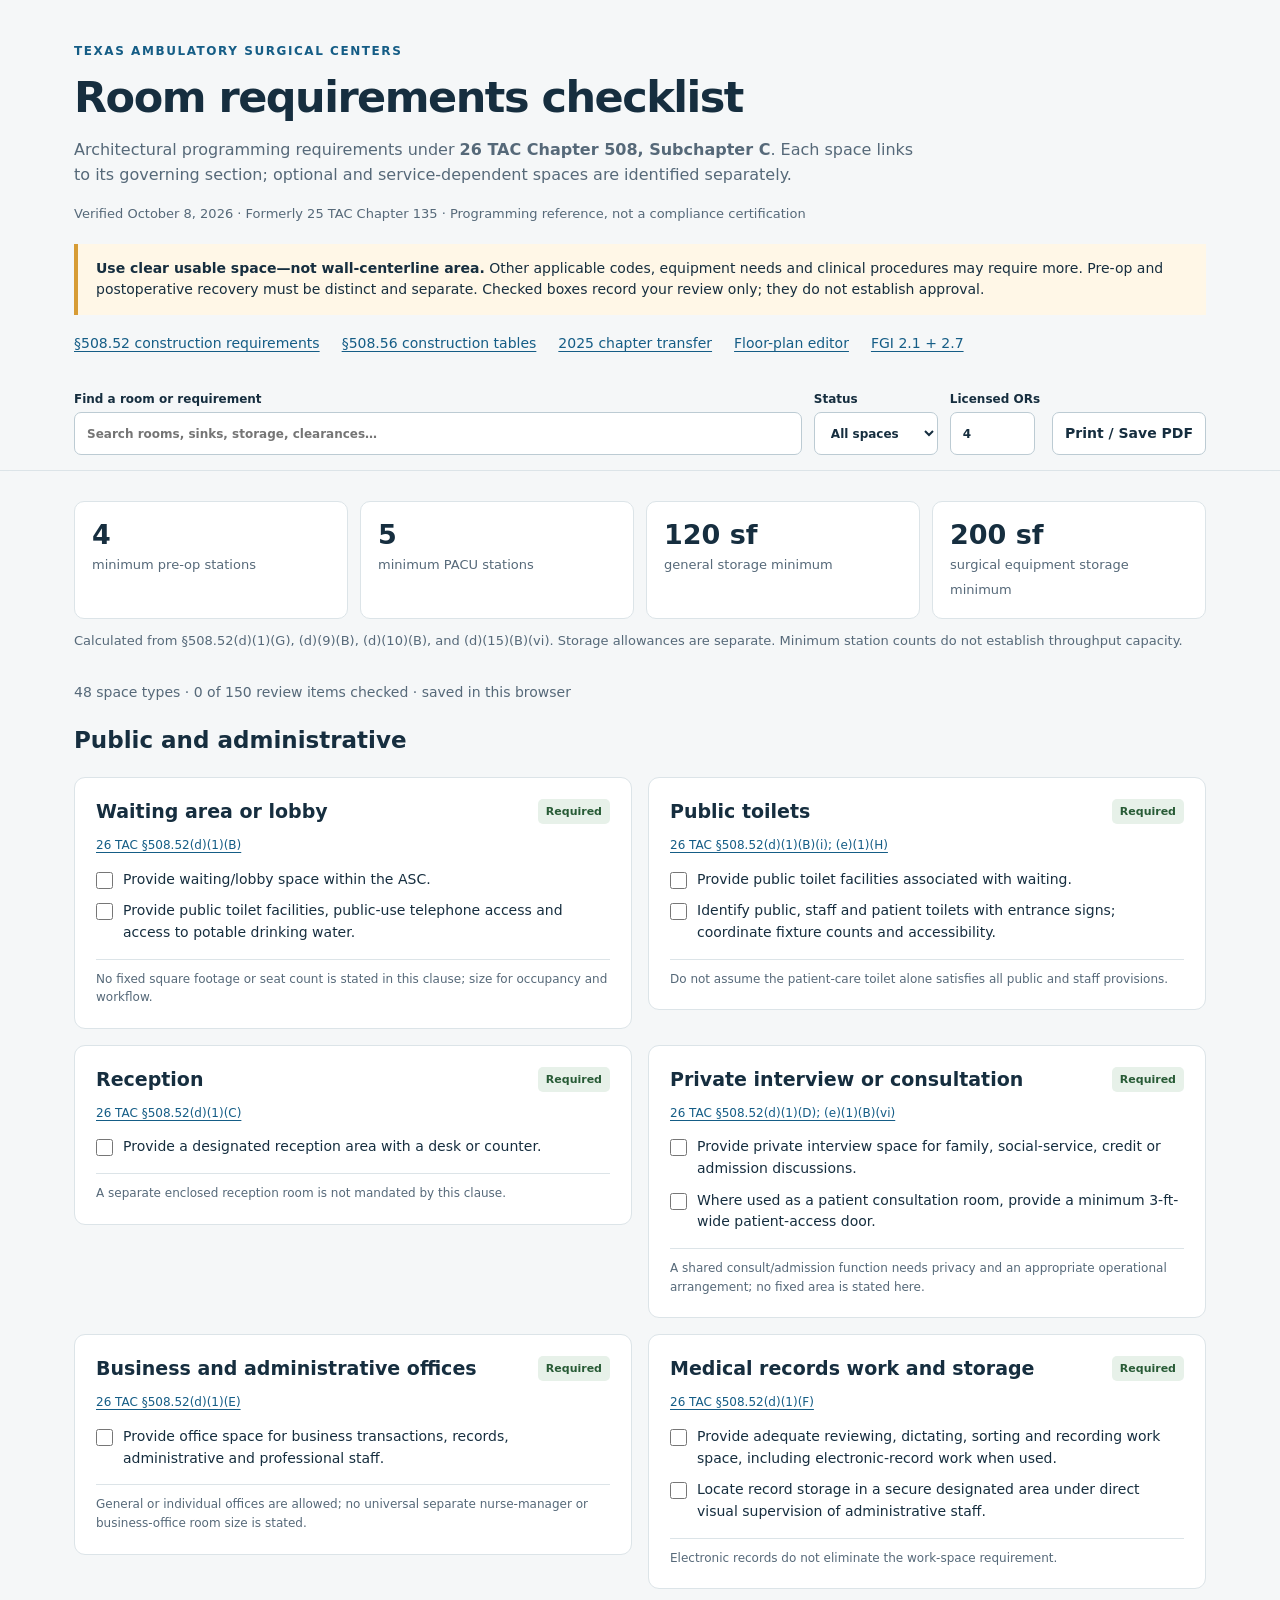
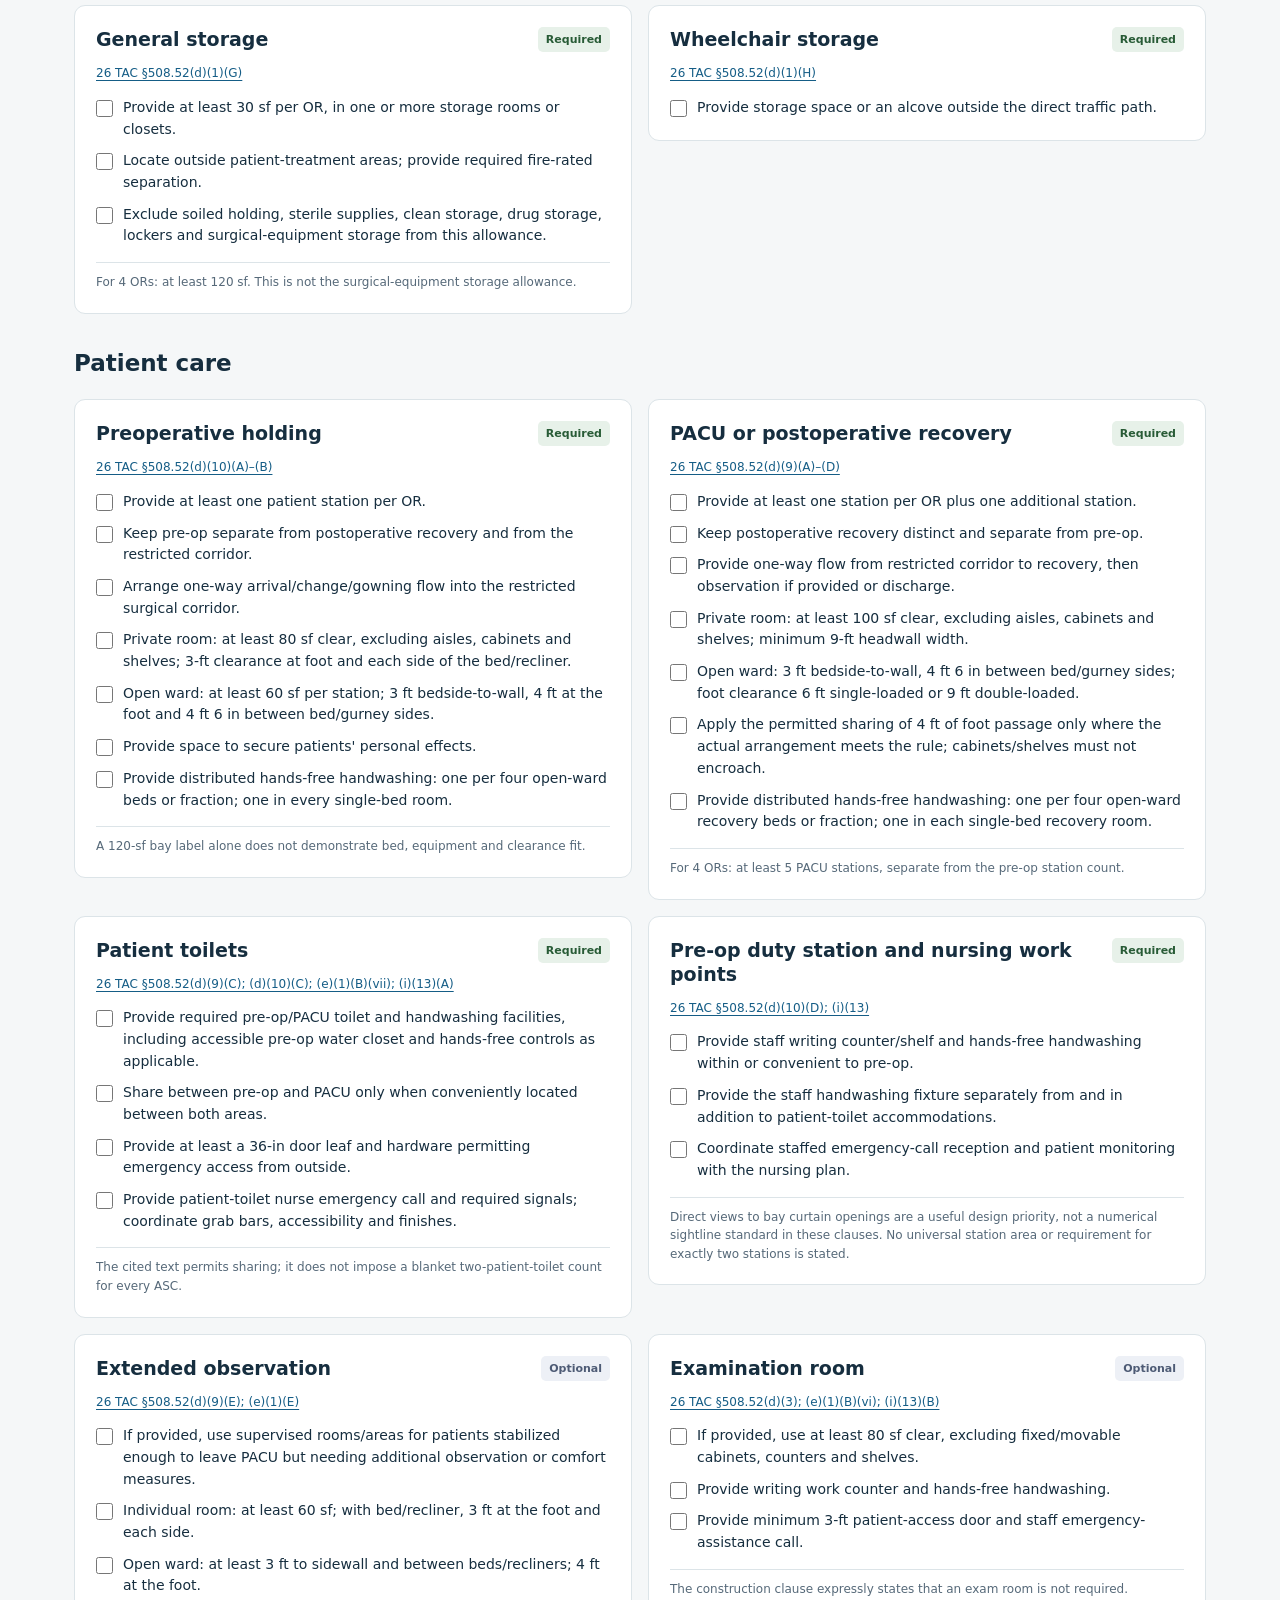
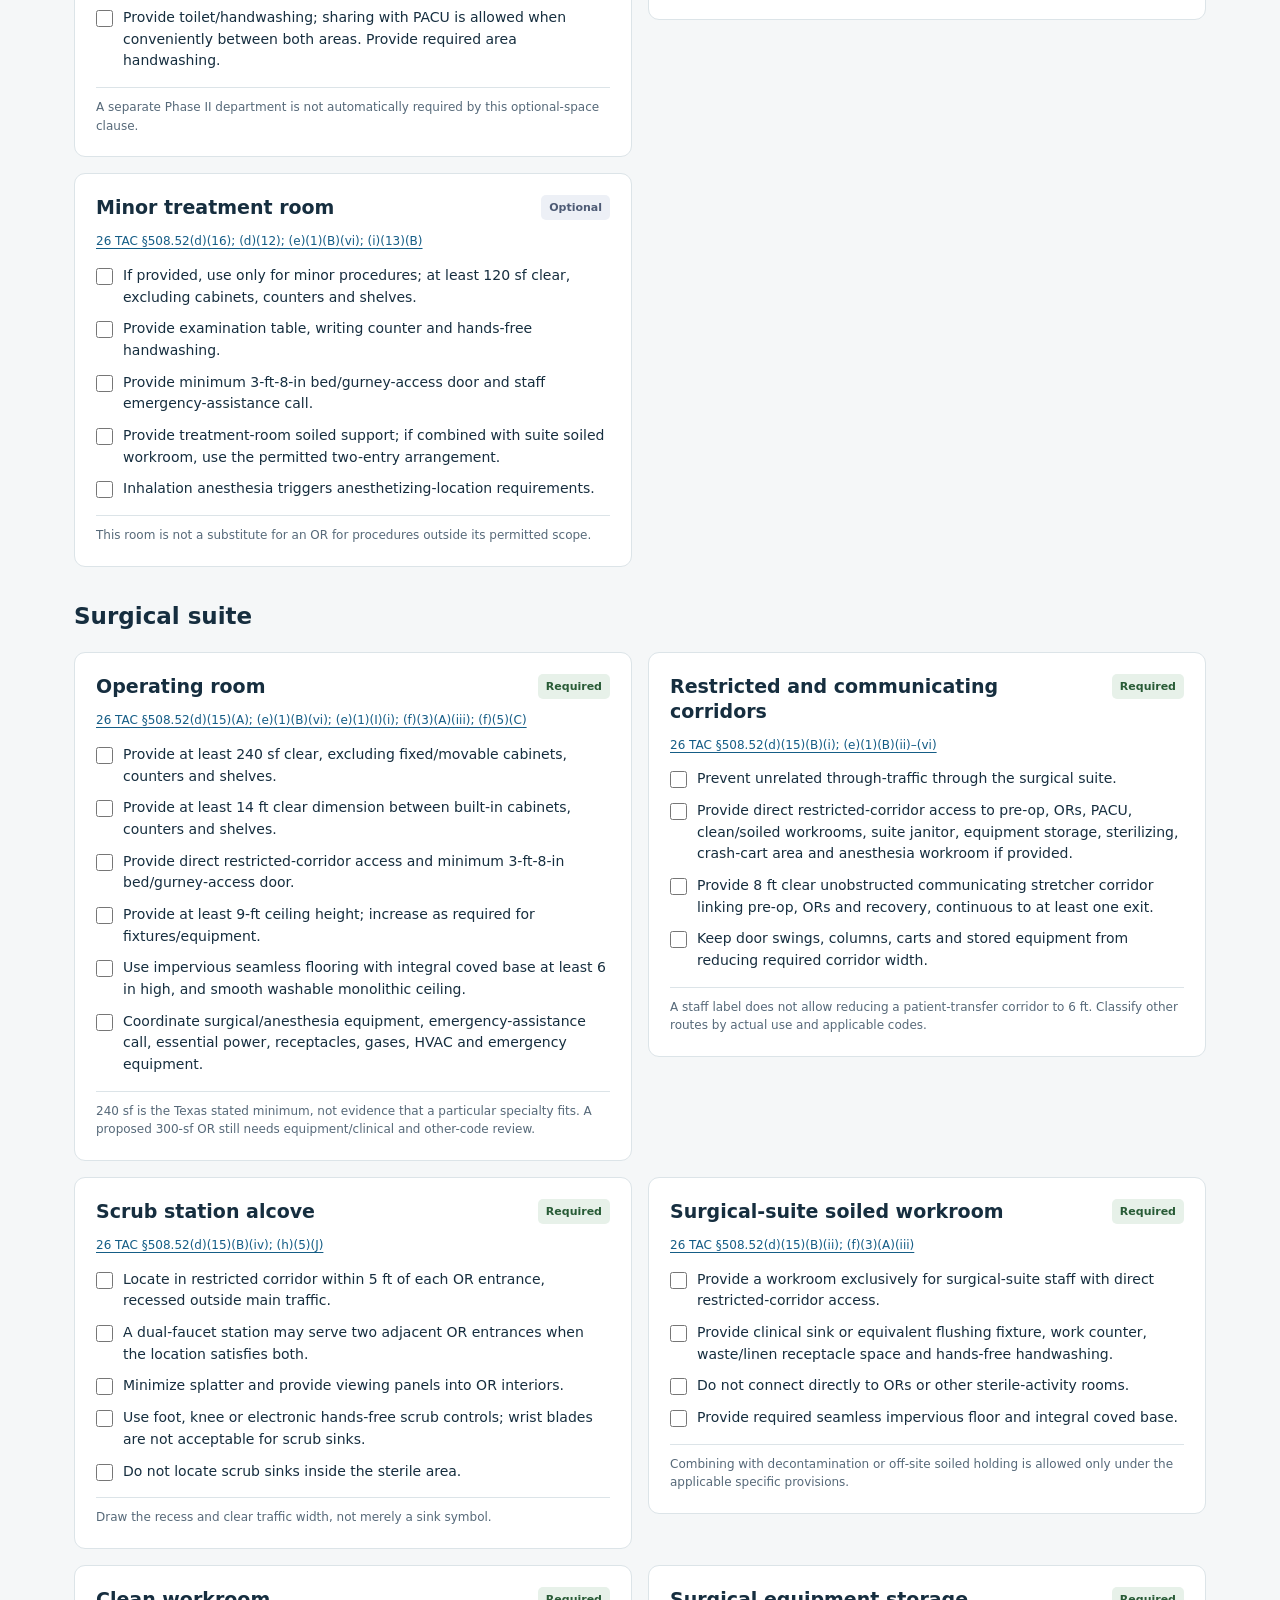
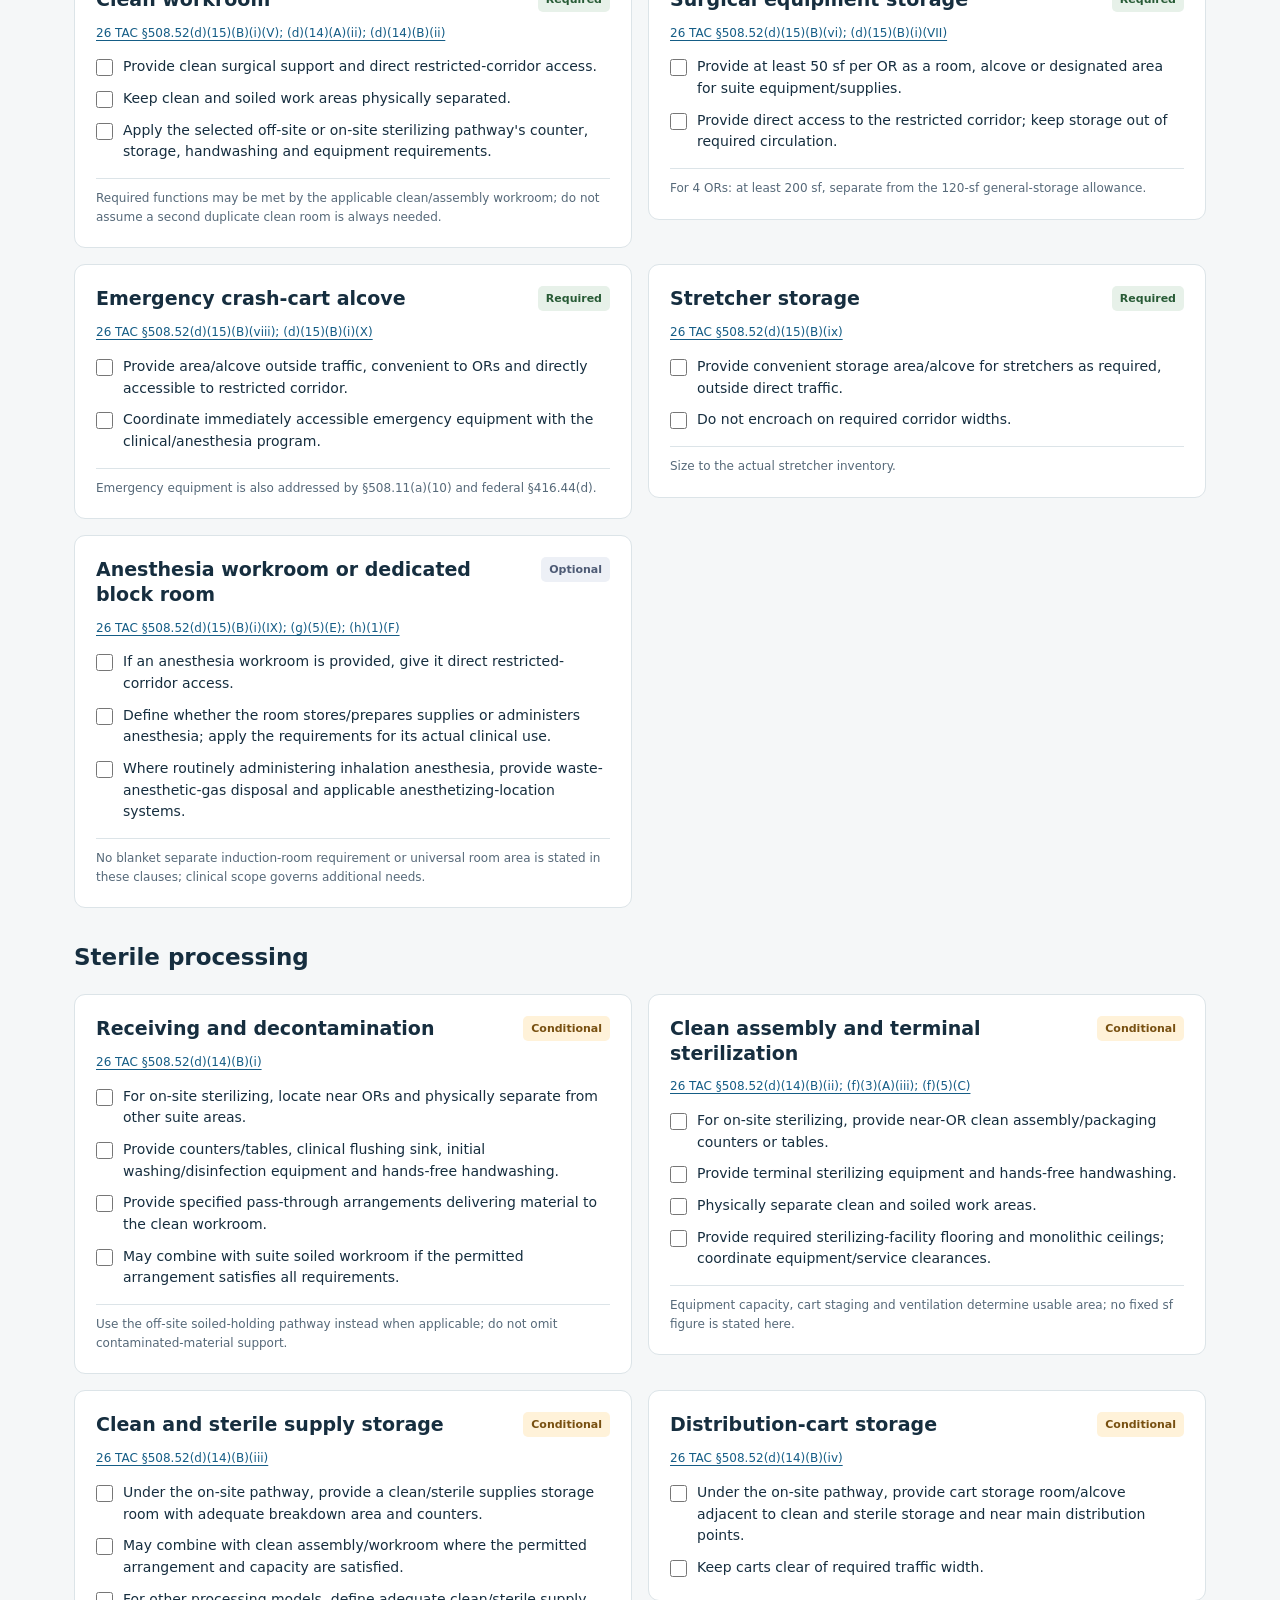
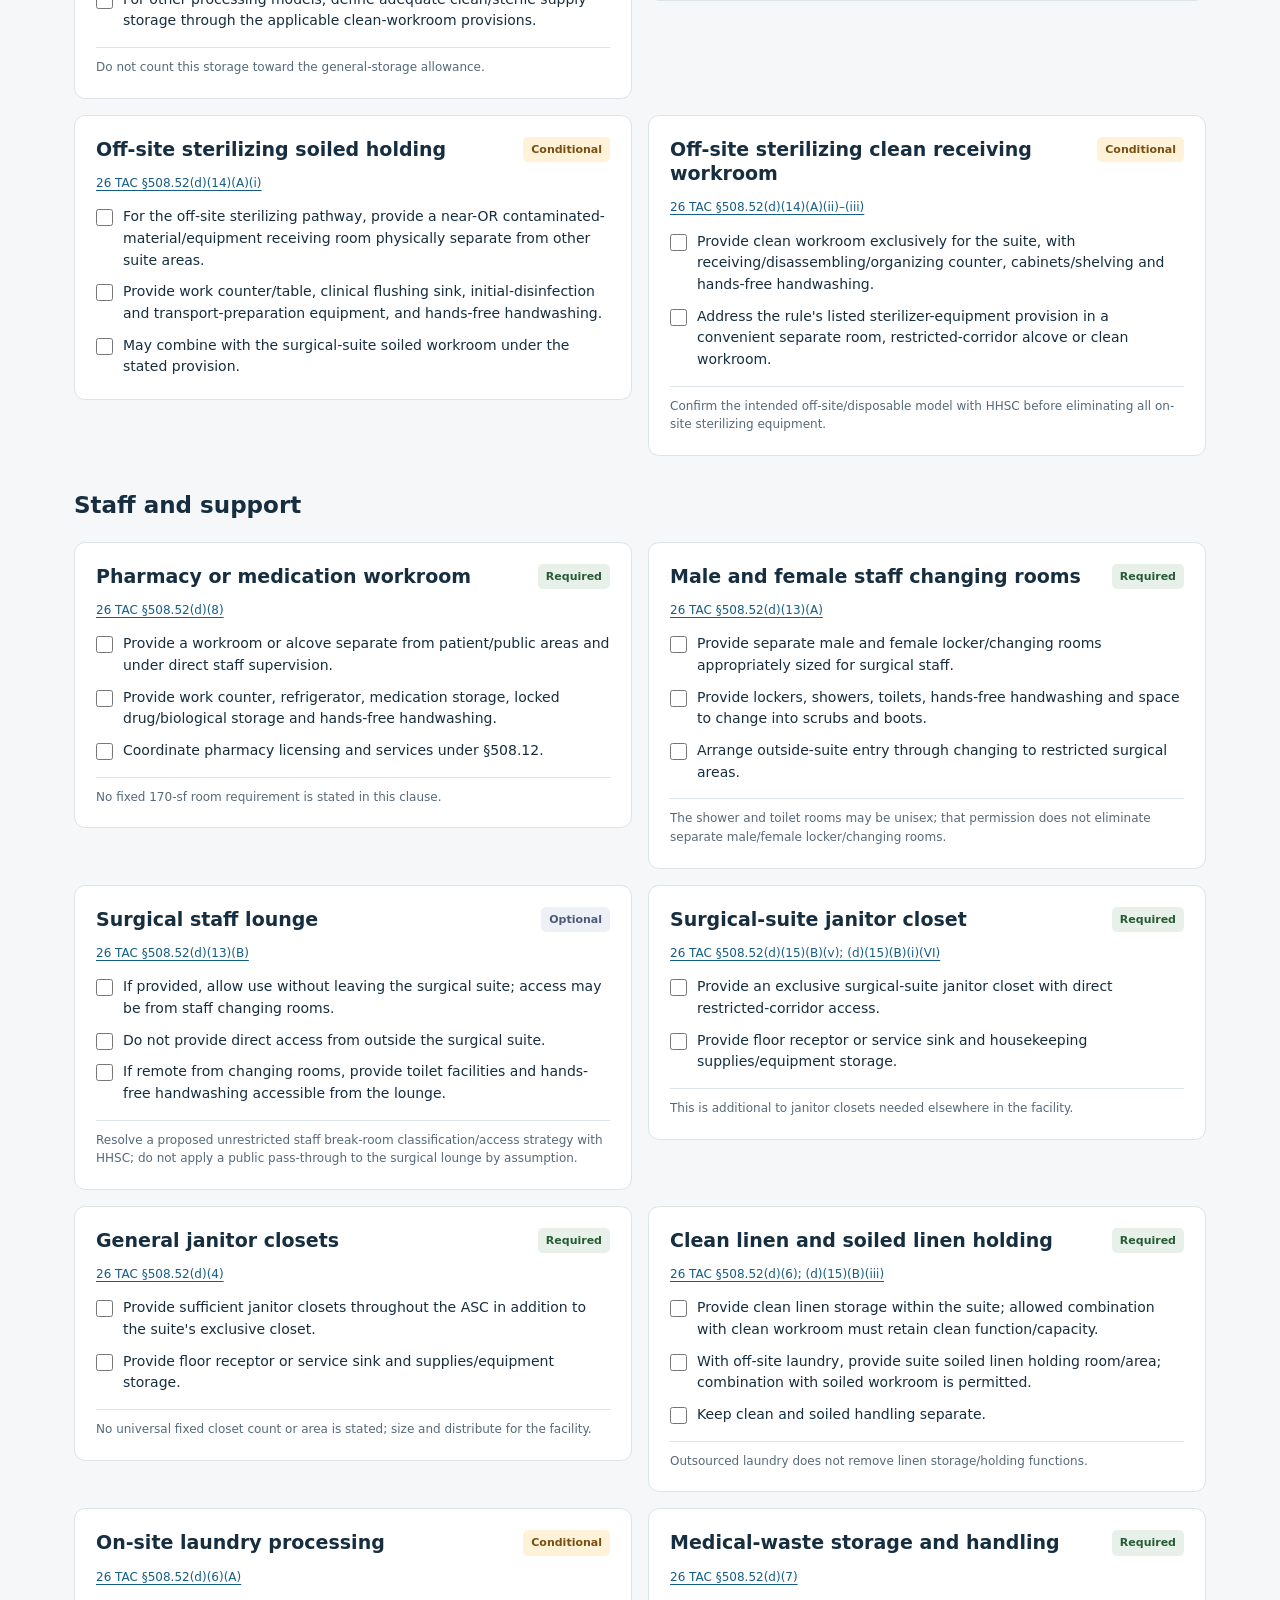
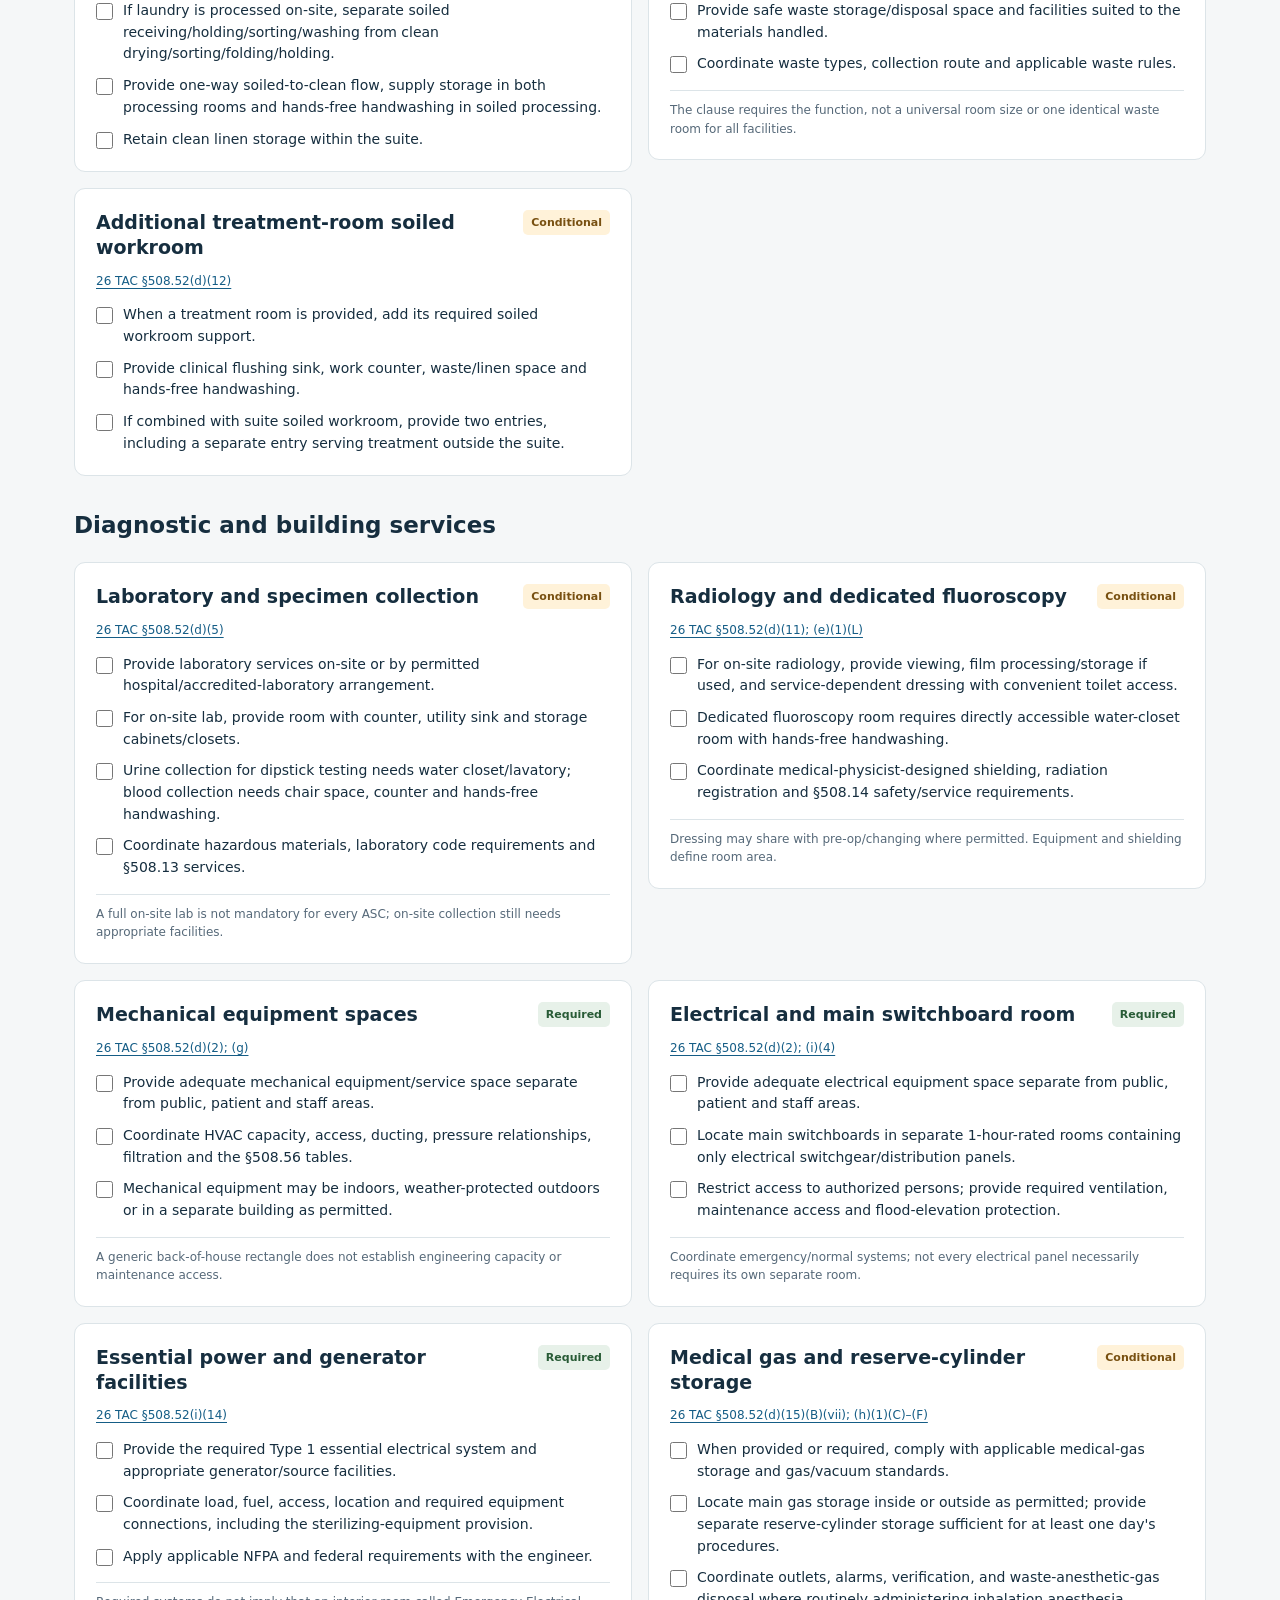
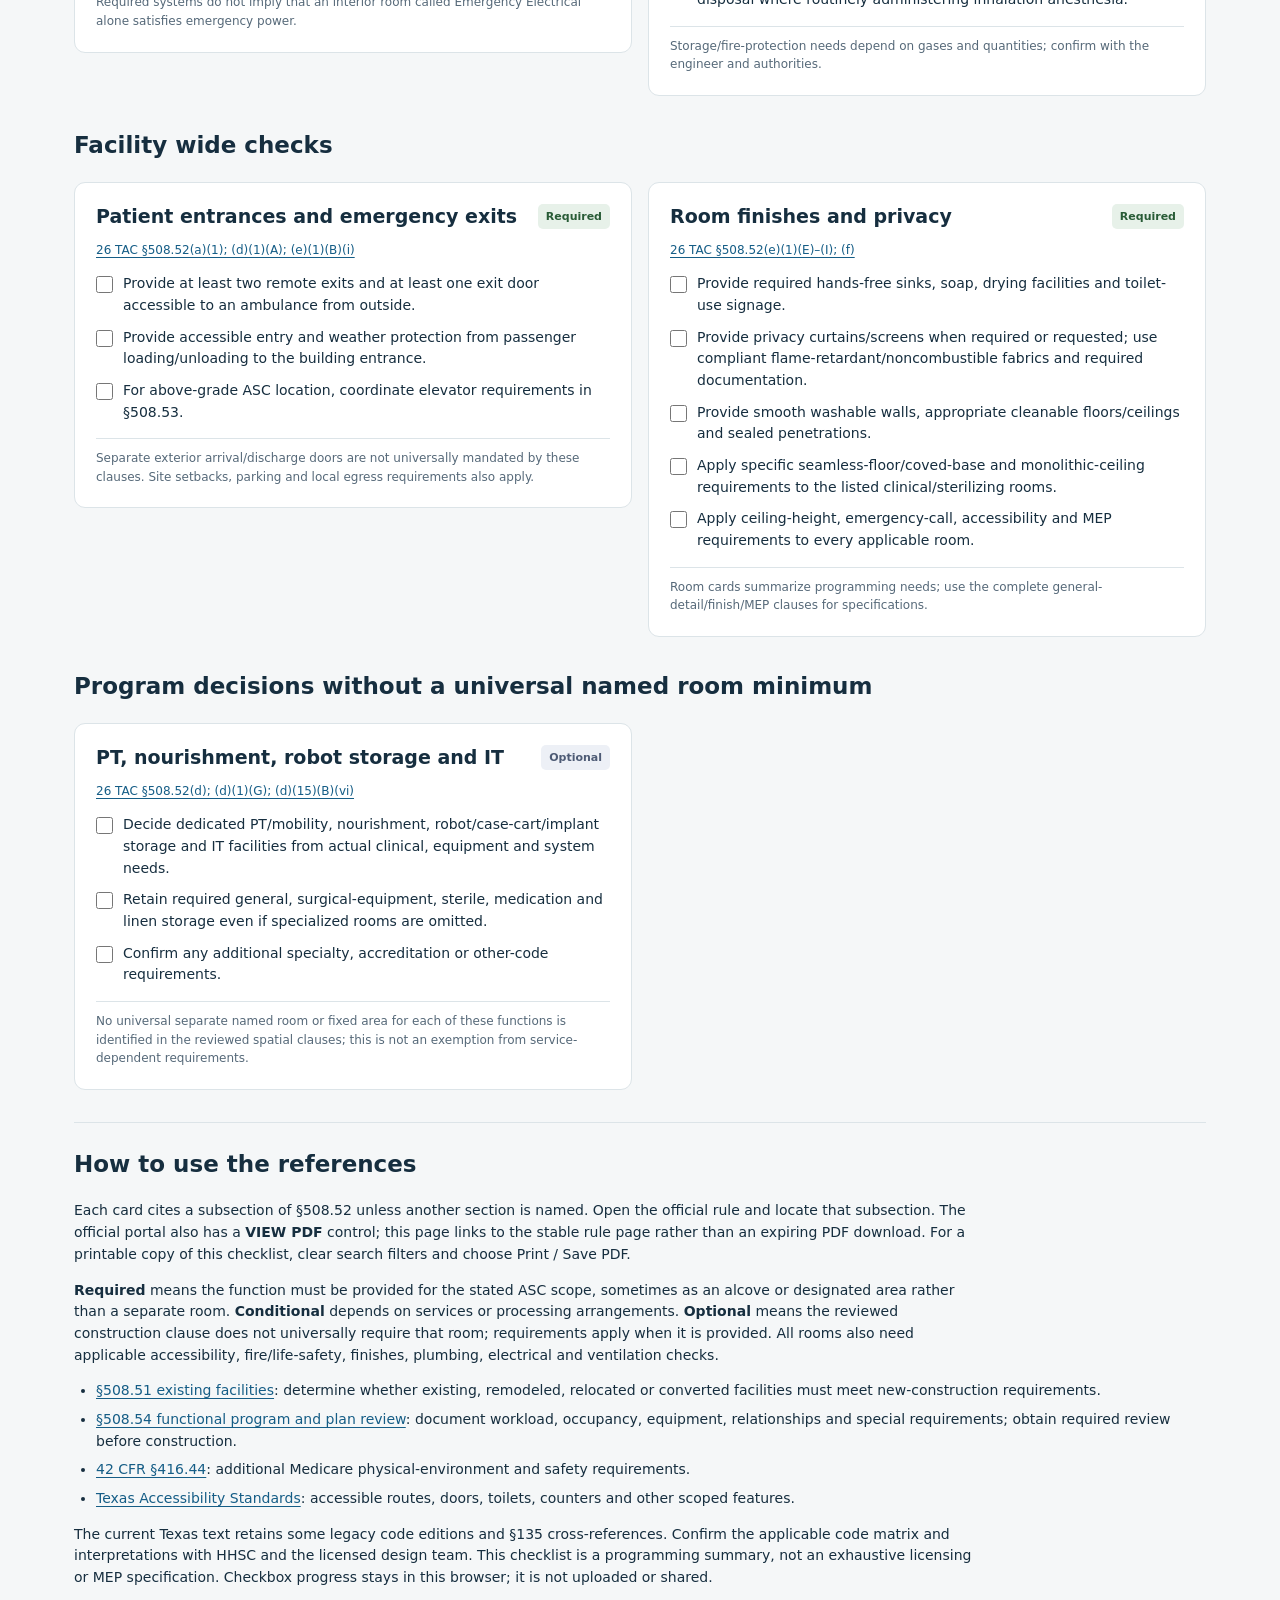
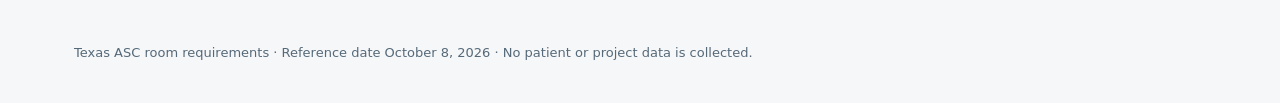
==== commit 7837b92b: "Add public-source FGI 2.1 and 2.7 checklist Publish 28 review topics: 2022 section map, nine sourced" ====
--- a/asc-checklist.html
+++ b/asc-checklist.html
@@ -15,7 +15,7 @@
 <p class="lede">Architectural programming requirements under <strong>26 TAC Chapter 508, Subchapter C</strong>. Each space links to its governing section; optional and service-dependent spaces are identified separately.</p>
 <div class="meta">Verified October 8, 2026 · Formerly 25 TAC Chapter 135 · Programming reference, not a compliance certification</div>
 <div class="notice"><strong>Use clear usable space—not wall-centerline area.</strong> Other applicable codes, equipment needs and clinical procedures may require more. Pre-op and postoperative recovery must be distinct and separate. Checked boxes record your review only; they do not establish approval.</div>
-<nav class="sources" aria-label="Primary sources"><a href="https://texas-sos.appianportalsgov.com/rules-and-meetings?recordId=223739&amp;queryAsDate=10%2F08%2F2026&amp;interface=VIEW_TAC_SUMMARY" target="_blank" rel="noopener">§508.52 construction requirements</a><a href="https://texas-sos.appianportalsgov.com/rules-and-meetings?recordId=223743&amp;queryAsDate=10%2F08%2F2026&amp;interface=VIEW_TAC_SUMMARY" target="_blank" rel="noopener">§508.56 construction tables</a><a href="https://www.sos.texas.gov/texreg/transfers/hhsc010325.html" target="_blank" rel="noopener">2025 chapter transfer</a><a class="editor-link" href="./">Floor-plan editor</a></nav>
+<nav class="sources" aria-label="Primary sources"><a href="https://texas-sos.appianportalsgov.com/rules-and-meetings?recordId=223739&amp;queryAsDate=10%2F08%2F2026&amp;interface=VIEW_TAC_SUMMARY" target="_blank" rel="noopener">§508.52 construction requirements</a><a href="https://texas-sos.appianportalsgov.com/rules-and-meetings?recordId=223743&amp;queryAsDate=10%2F08%2F2026&amp;interface=VIEW_TAC_SUMMARY" target="_blank" rel="noopener">§508.56 construction tables</a><a href="https://www.sos.texas.gov/texreg/transfers/hhsc010325.html" target="_blank" rel="noopener">2025 chapter transfer</a><a class="editor-link" href="./">Floor-plan editor</a><a href="fgi-checklist.html">FGI 2.1 + 2.7</a></nav>
 </header>
 <section class="toolbar" aria-label="Checklist controls"><div class="tools">
 <label class="field">Find a room or requirement<input type="search" id="search" placeholder="Search rooms, sinks, storage, clearances…"></label>
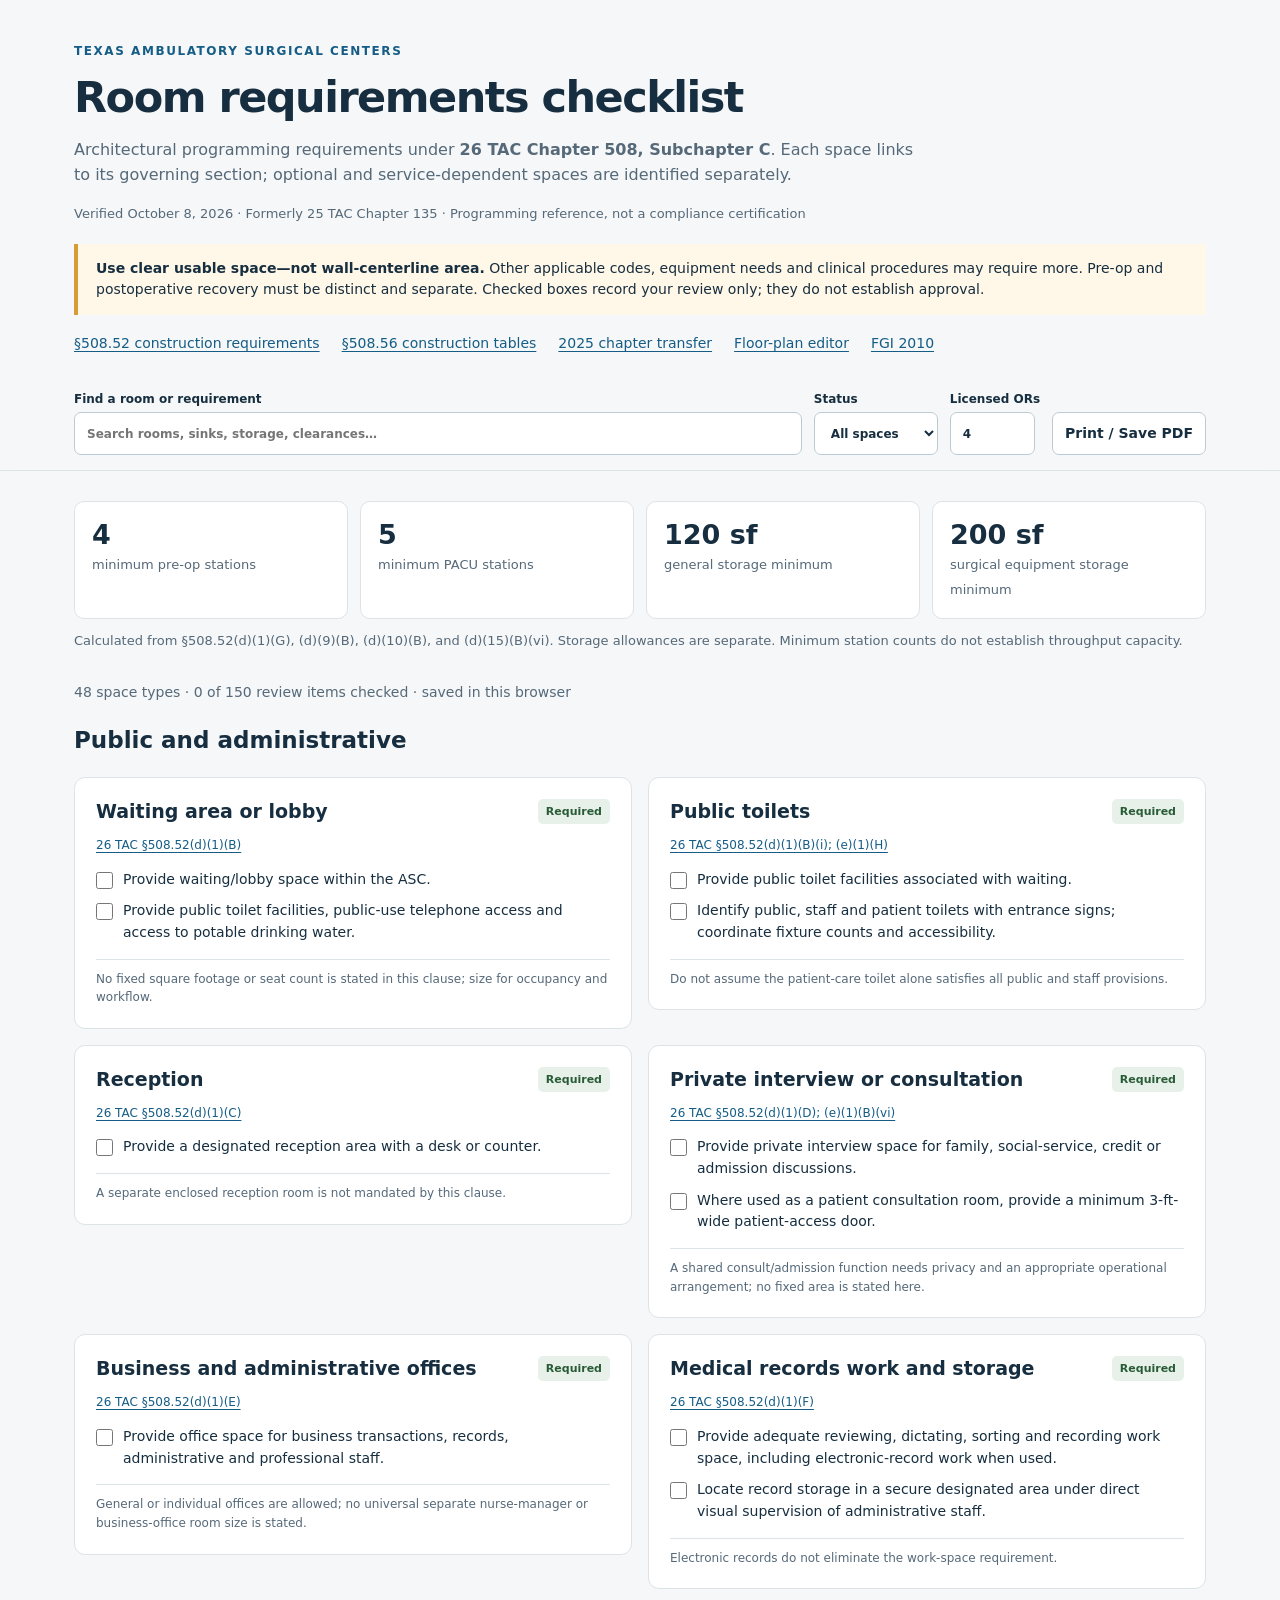
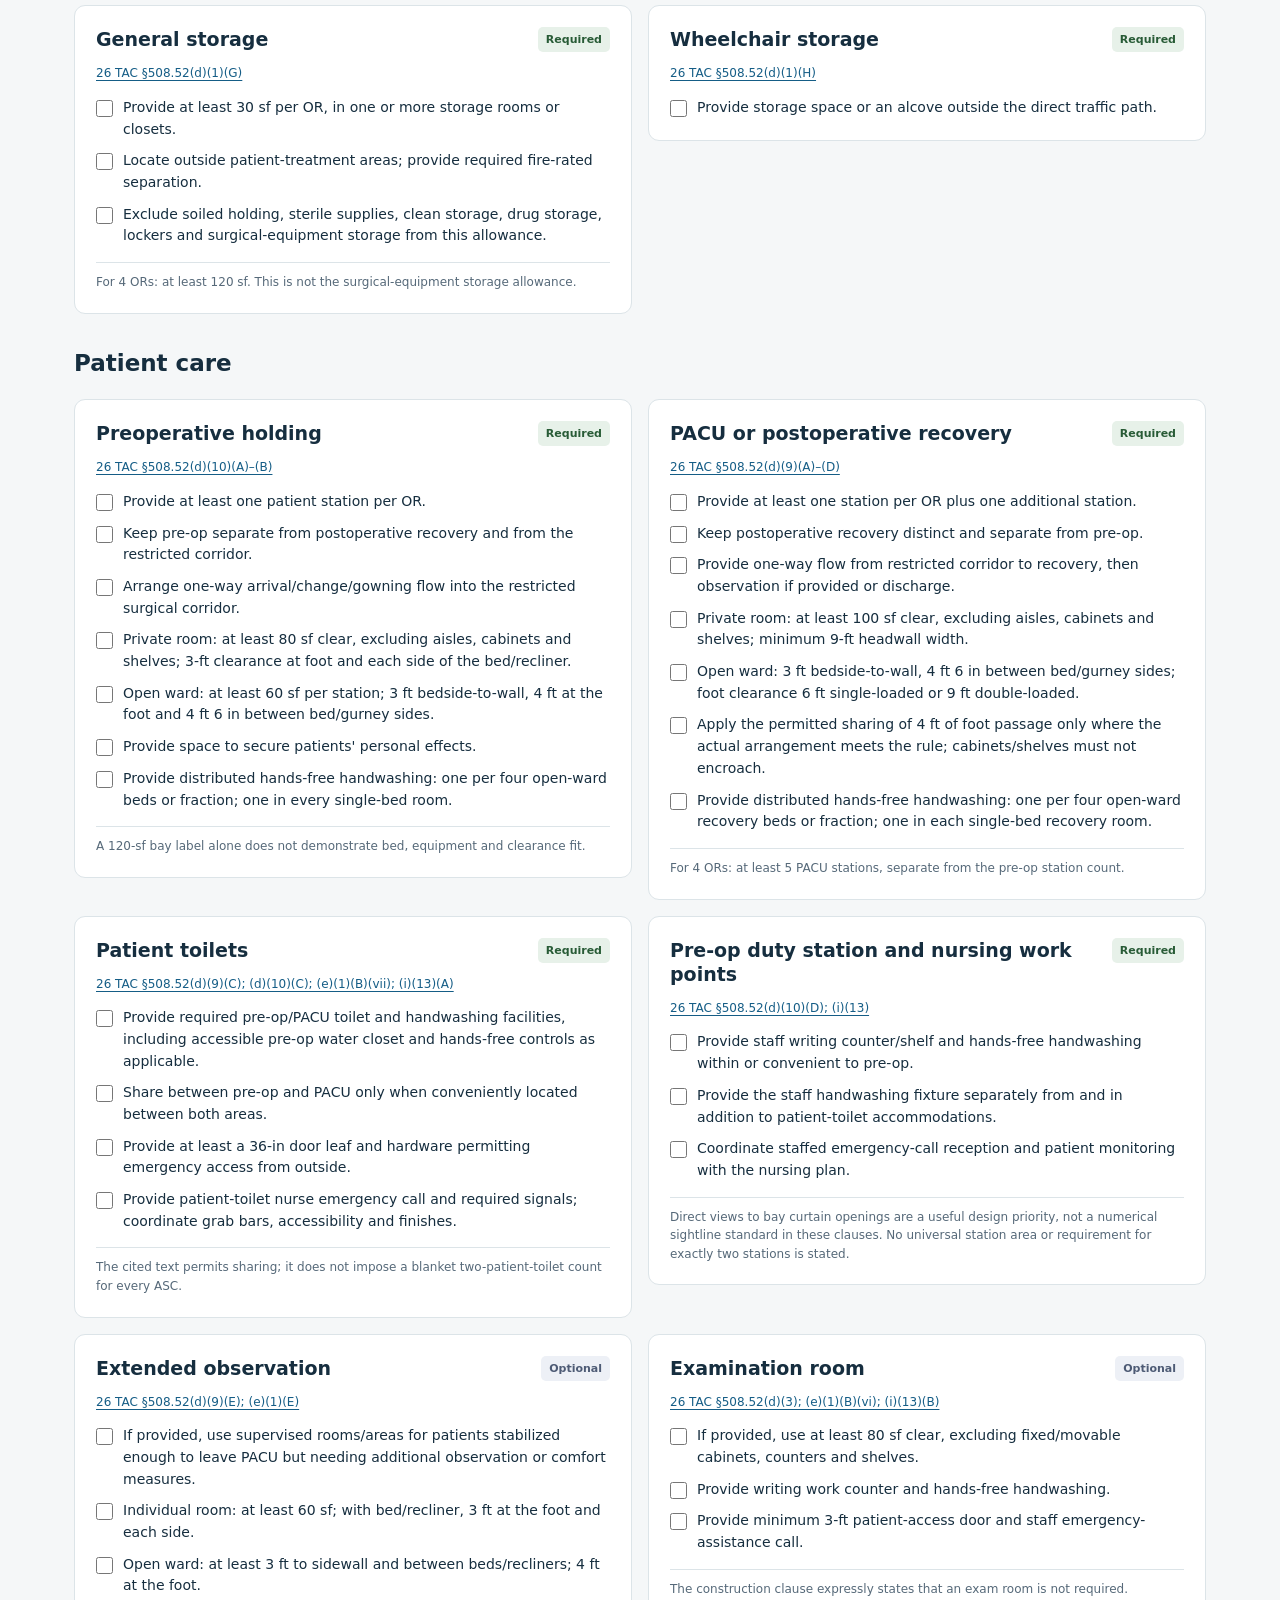
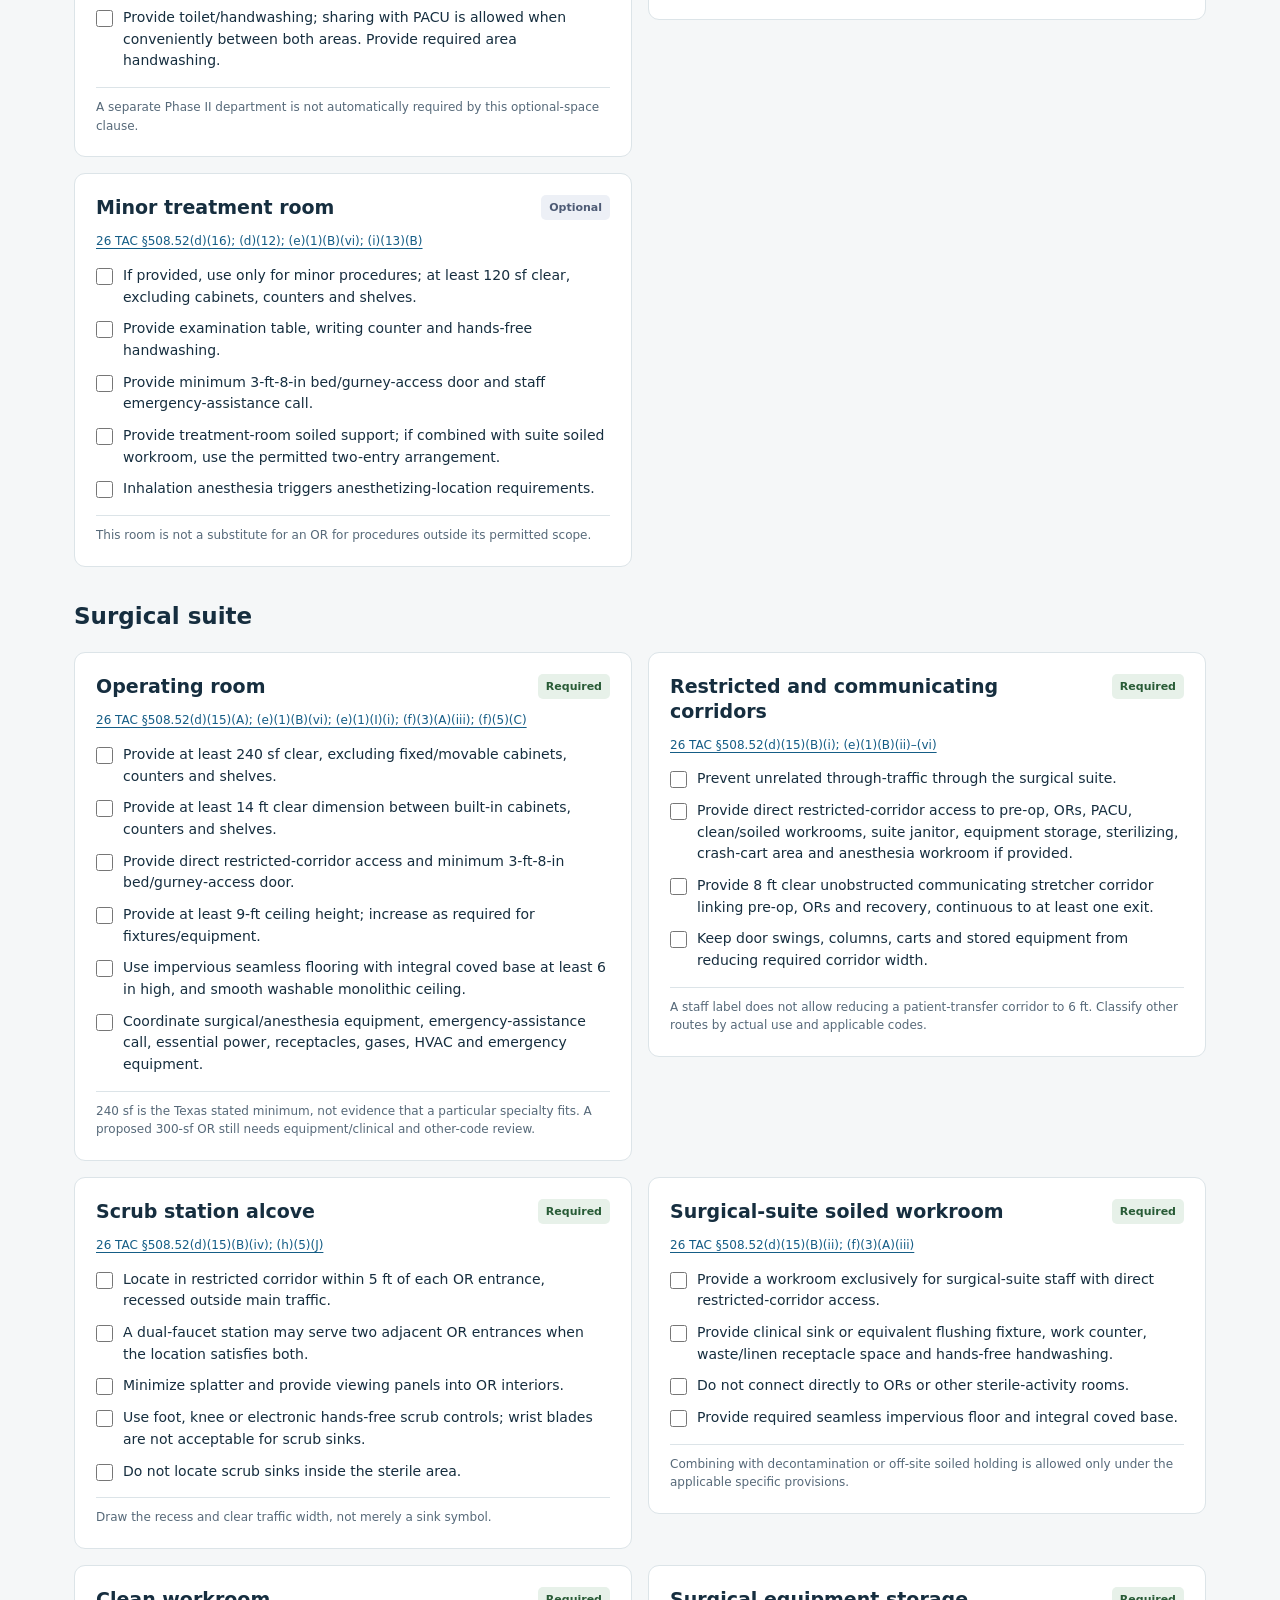
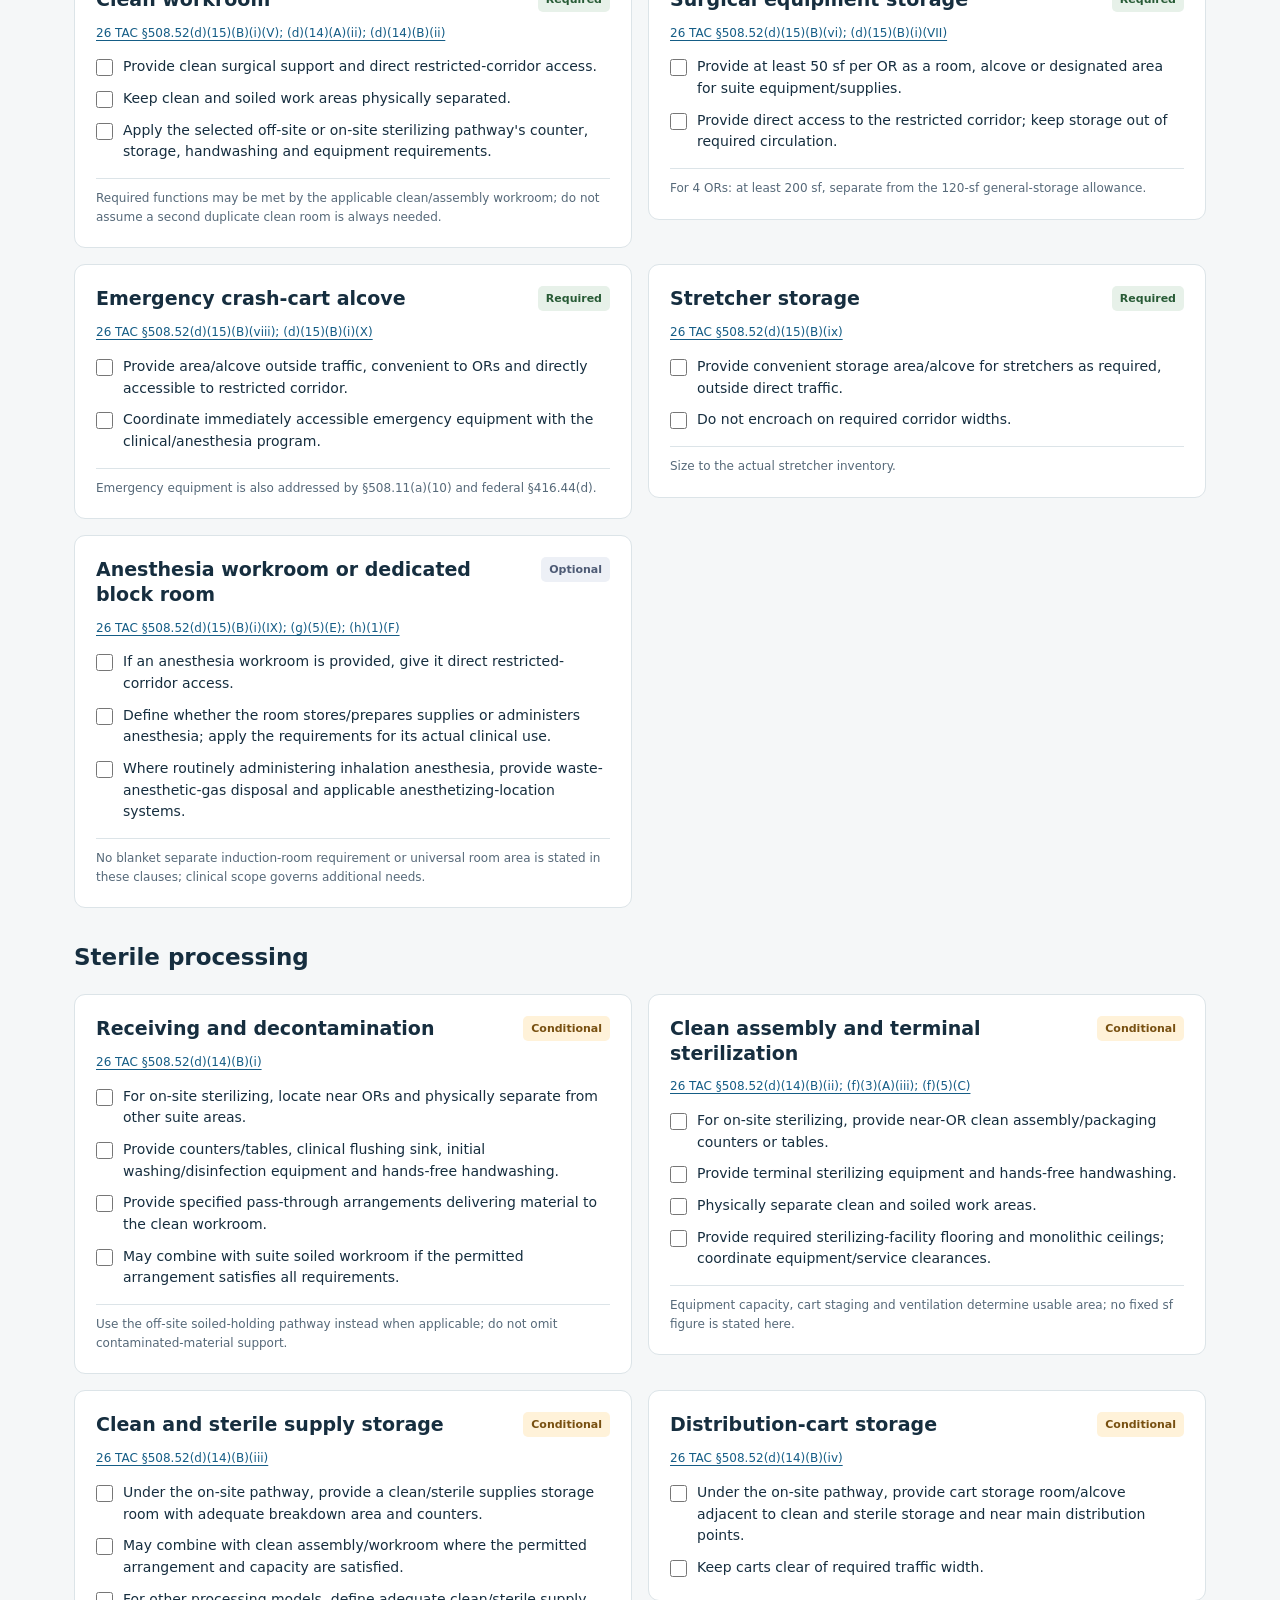
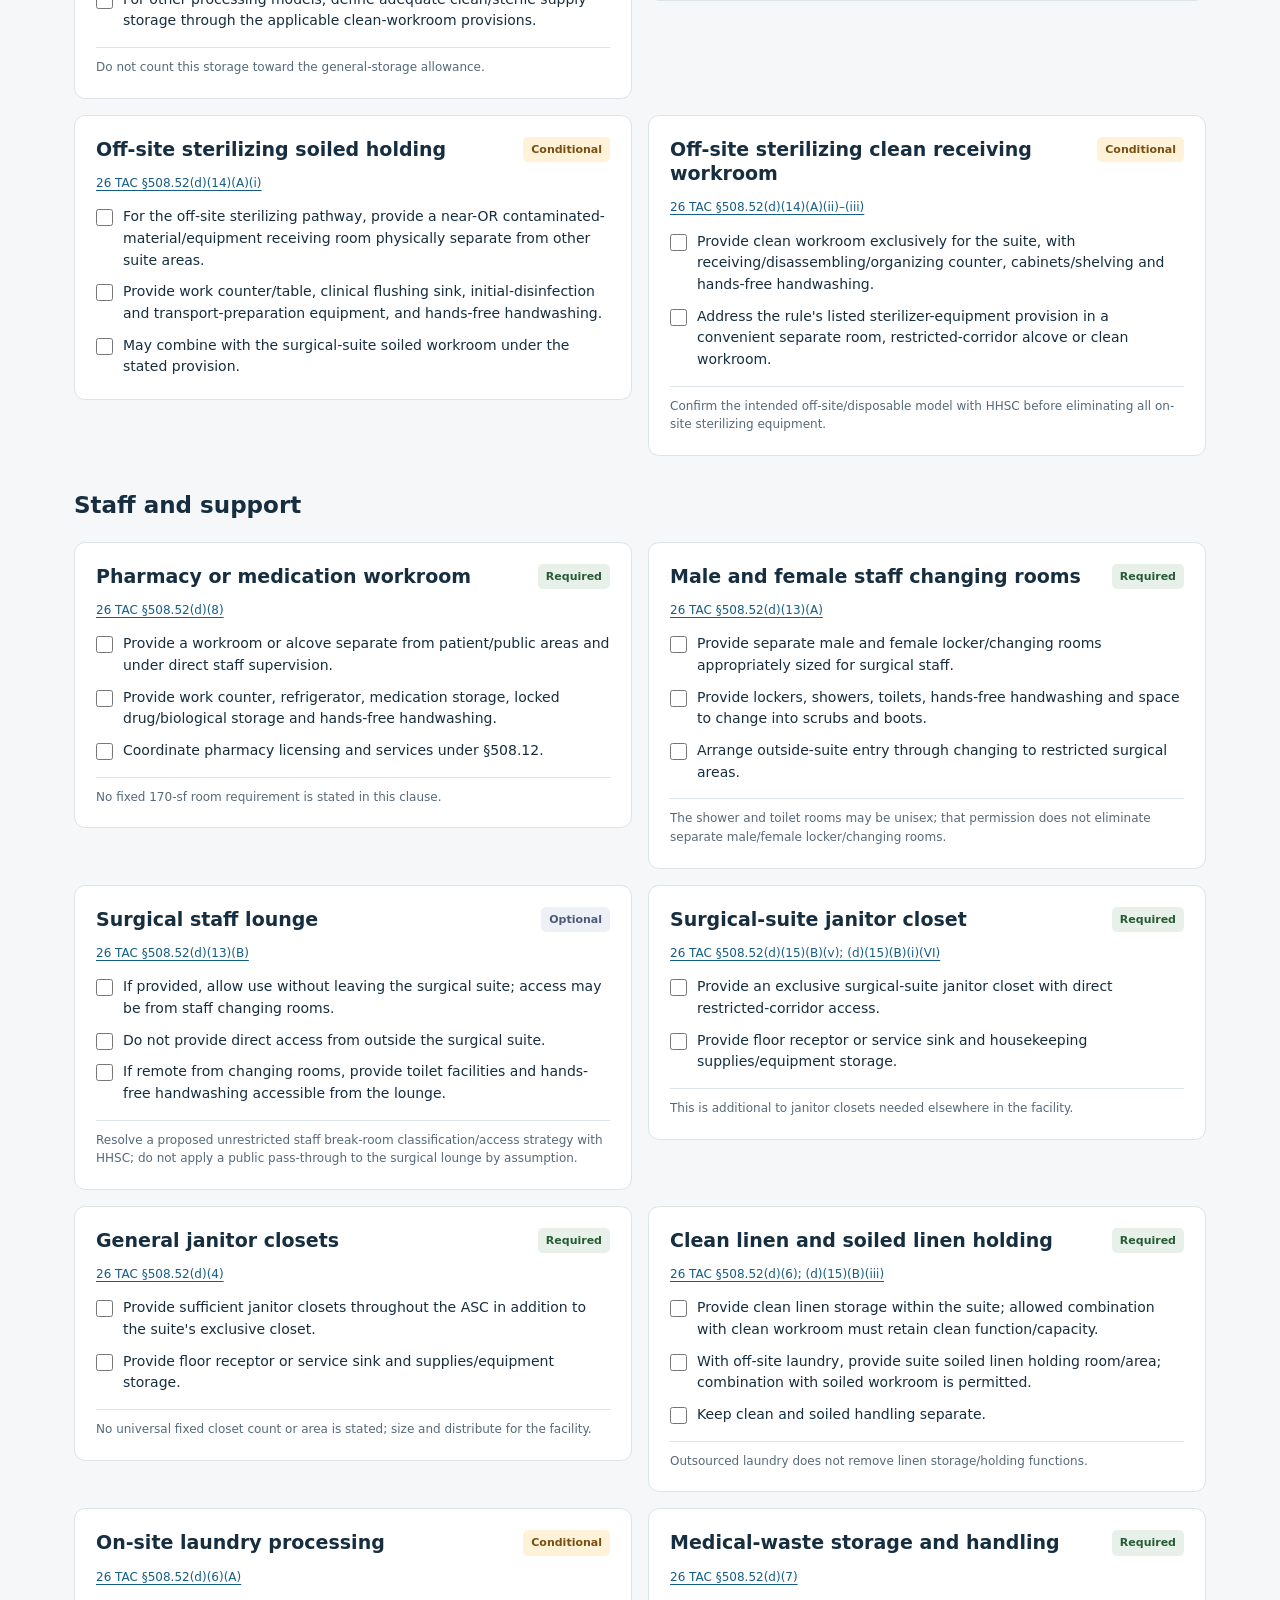
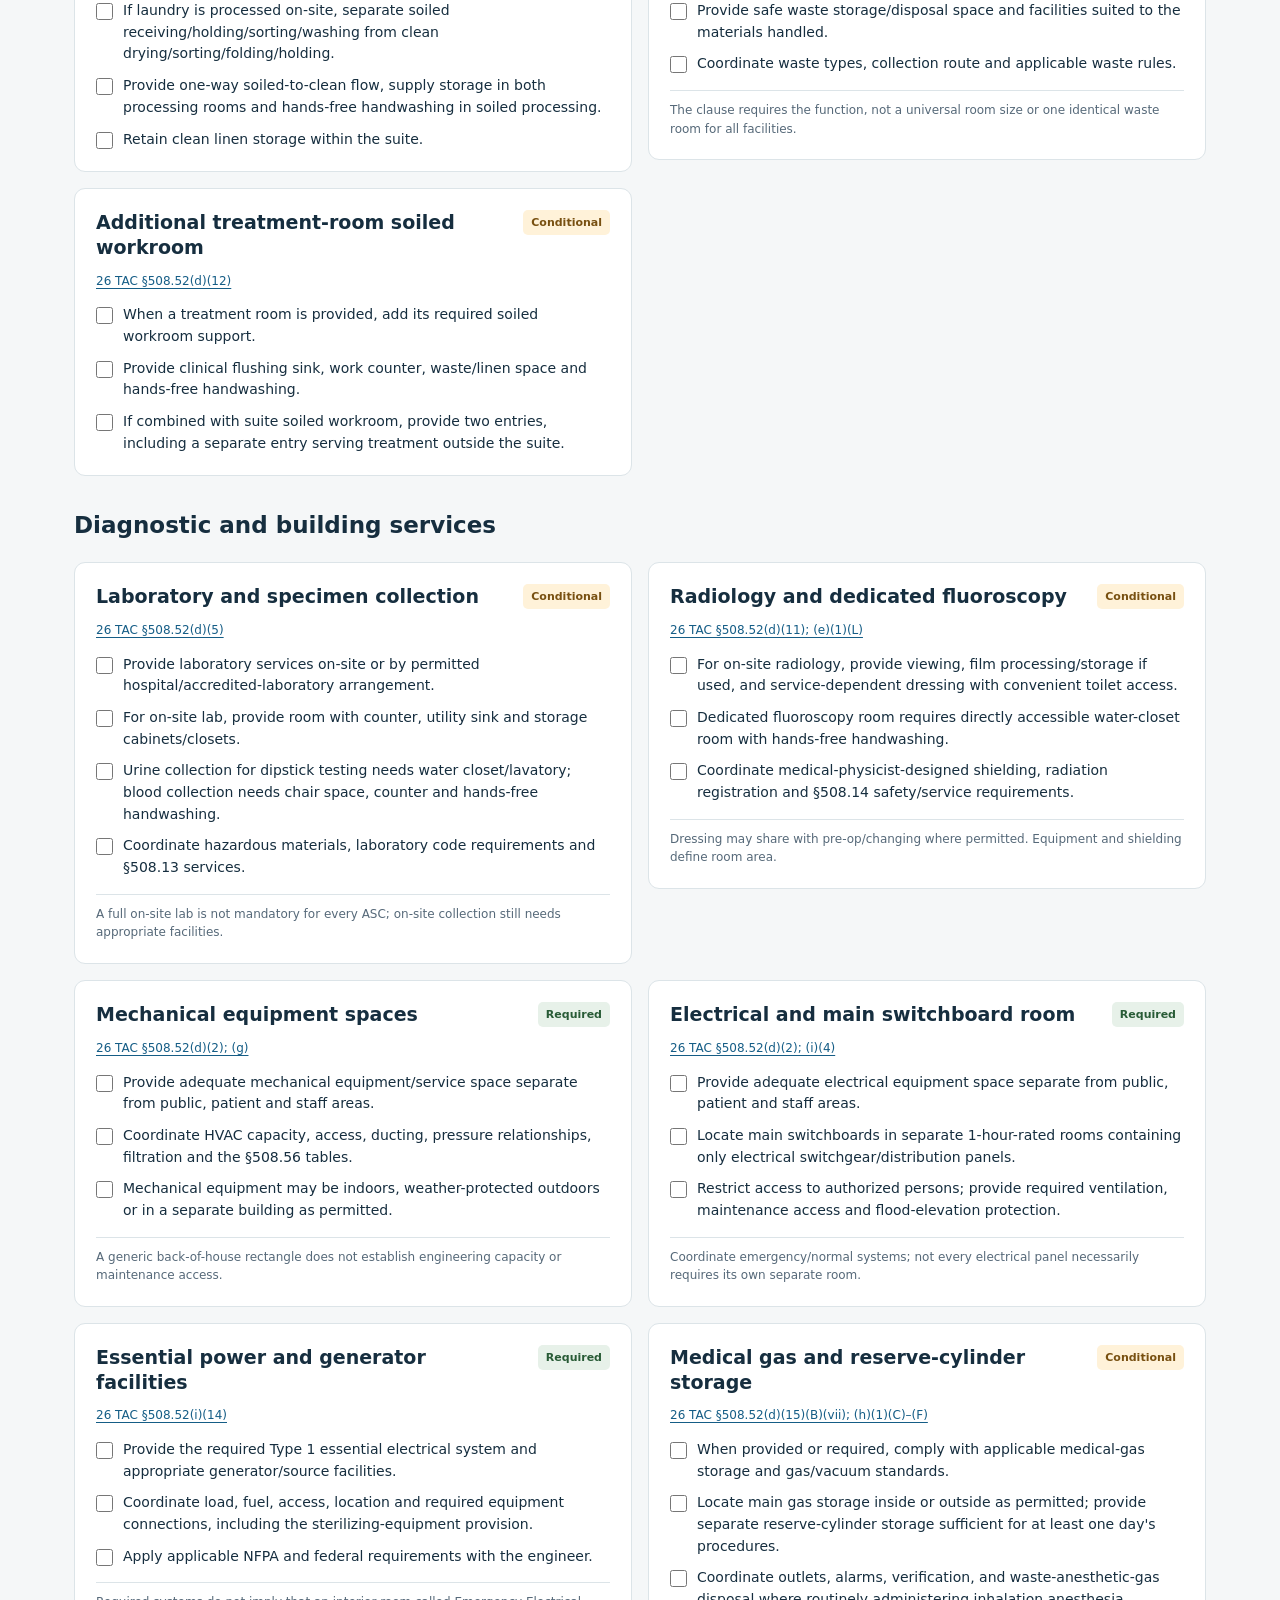
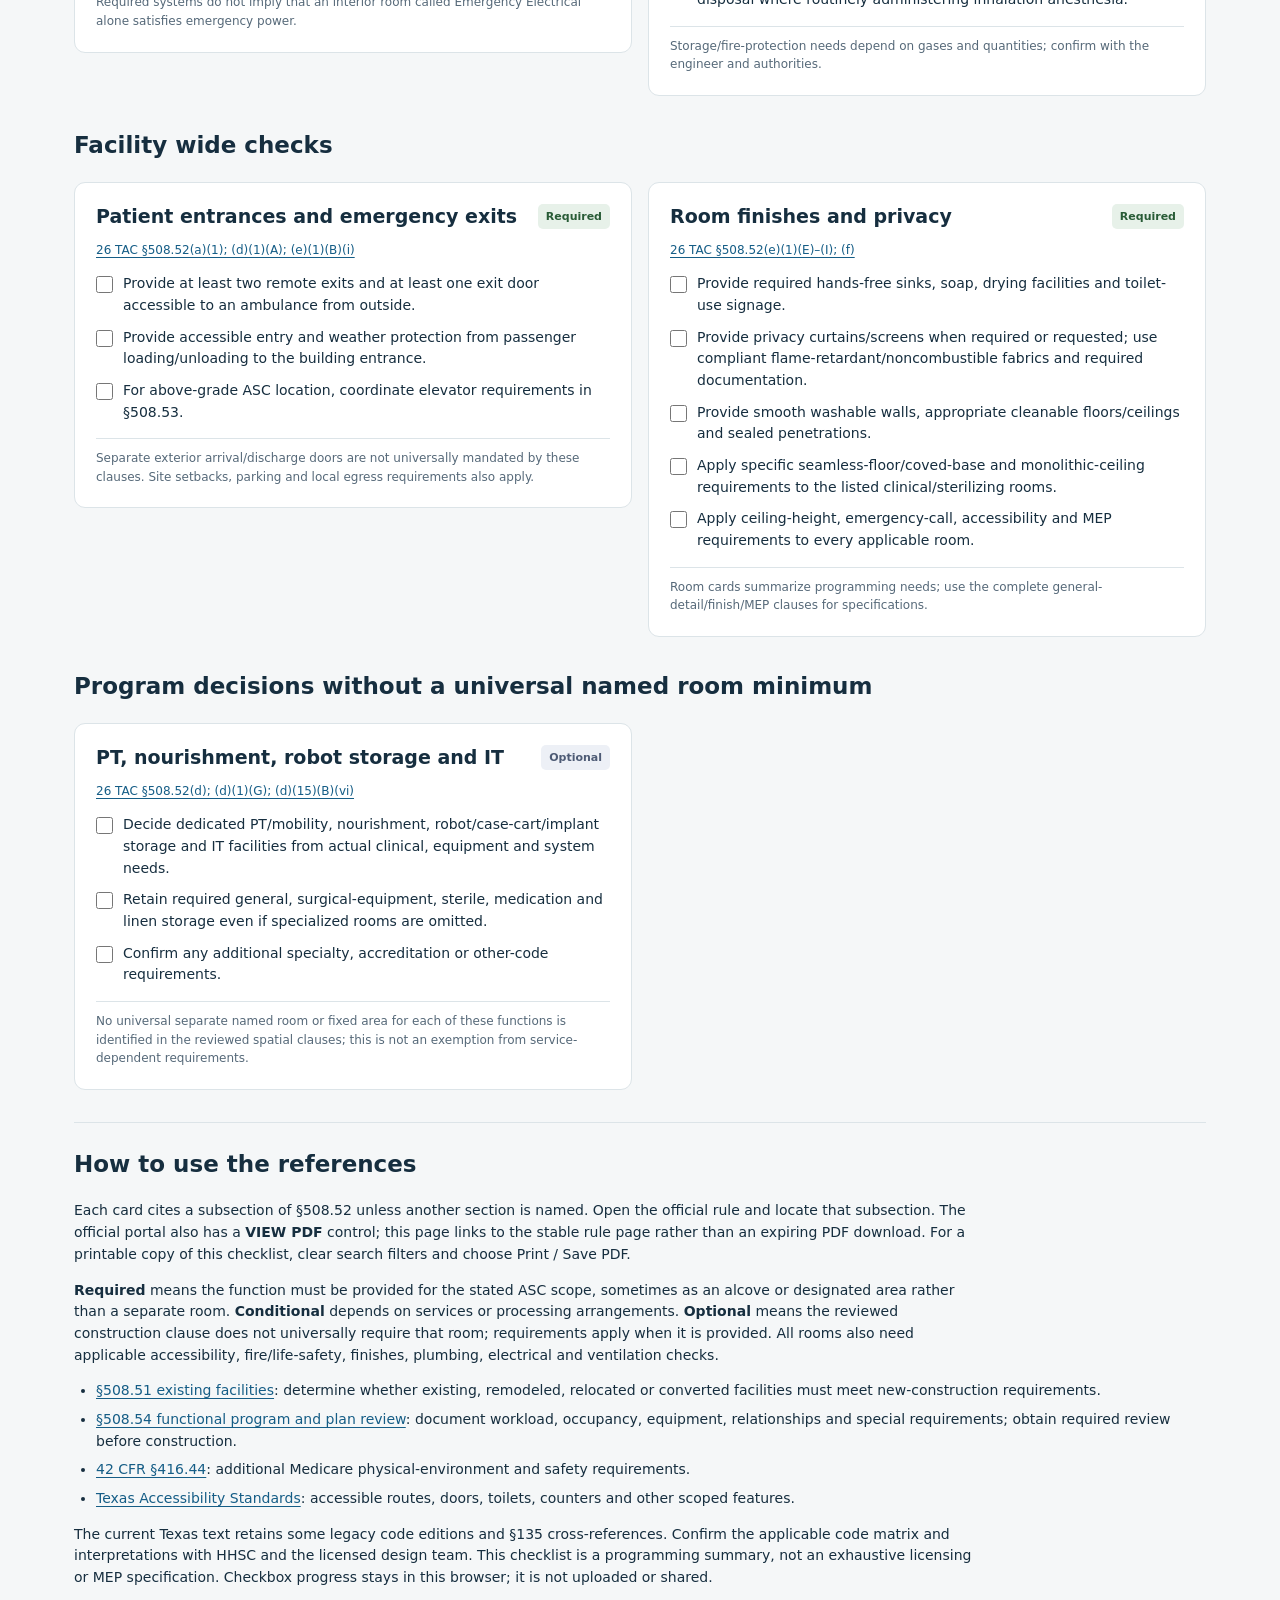
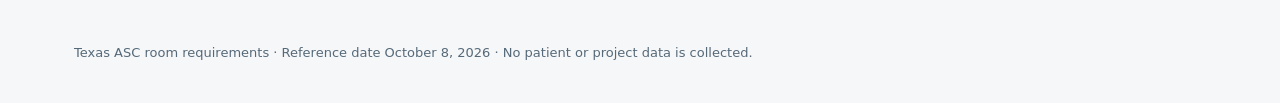
==== commit 125b7356: "Replace 2022 study with expanded FGI 2010 ASC review tracker Add 56 original review topics and 169 q" ====
--- a/asc-checklist.html
+++ b/asc-checklist.html
@@ -15,7 +15,7 @@
 <p class="lede">Architectural programming requirements under <strong>26 TAC Chapter 508, Subchapter C</strong>. Each space links to its governing section; optional and service-dependent spaces are identified separately.</p>
 <div class="meta">Verified October 8, 2026 · Formerly 25 TAC Chapter 135 · Programming reference, not a compliance certification</div>
 <div class="notice"><strong>Use clear usable space—not wall-centerline area.</strong> Other applicable codes, equipment needs and clinical procedures may require more. Pre-op and postoperative recovery must be distinct and separate. Checked boxes record your review only; they do not establish approval.</div>
-<nav class="sources" aria-label="Primary sources"><a href="https://texas-sos.appianportalsgov.com/rules-and-meetings?recordId=223739&amp;queryAsDate=10%2F08%2F2026&amp;interface=VIEW_TAC_SUMMARY" target="_blank" rel="noopener">§508.52 construction requirements</a><a href="https://texas-sos.appianportalsgov.com/rules-and-meetings?recordId=223743&amp;queryAsDate=10%2F08%2F2026&amp;interface=VIEW_TAC_SUMMARY" target="_blank" rel="noopener">§508.56 construction tables</a><a href="https://www.sos.texas.gov/texreg/transfers/hhsc010325.html" target="_blank" rel="noopener">2025 chapter transfer</a><a class="editor-link" href="./">Floor-plan editor</a><a href="fgi-checklist.html">FGI 2.1 + 2.7</a></nav>
+<nav class="sources" aria-label="Primary sources"><a href="https://texas-sos.appianportalsgov.com/rules-and-meetings?recordId=223739&amp;queryAsDate=10%2F08%2F2026&amp;interface=VIEW_TAC_SUMMARY" target="_blank" rel="noopener">§508.52 construction requirements</a><a href="https://texas-sos.appianportalsgov.com/rules-and-meetings?recordId=223743&amp;queryAsDate=10%2F08%2F2026&amp;interface=VIEW_TAC_SUMMARY" target="_blank" rel="noopener">§508.56 construction tables</a><a href="https://www.sos.texas.gov/texreg/transfers/hhsc010325.html" target="_blank" rel="noopener">2025 chapter transfer</a><a class="editor-link" href="./">Floor-plan editor</a><a href="fgi-2010-checklist.html">FGI 2010</a></nav>
 </header>
 <section class="toolbar" aria-label="Checklist controls"><div class="tools">
 <label class="field">Find a room or requirement<input type="search" id="search" placeholder="Search rooms, sinks, storage, clearances…"></label>
